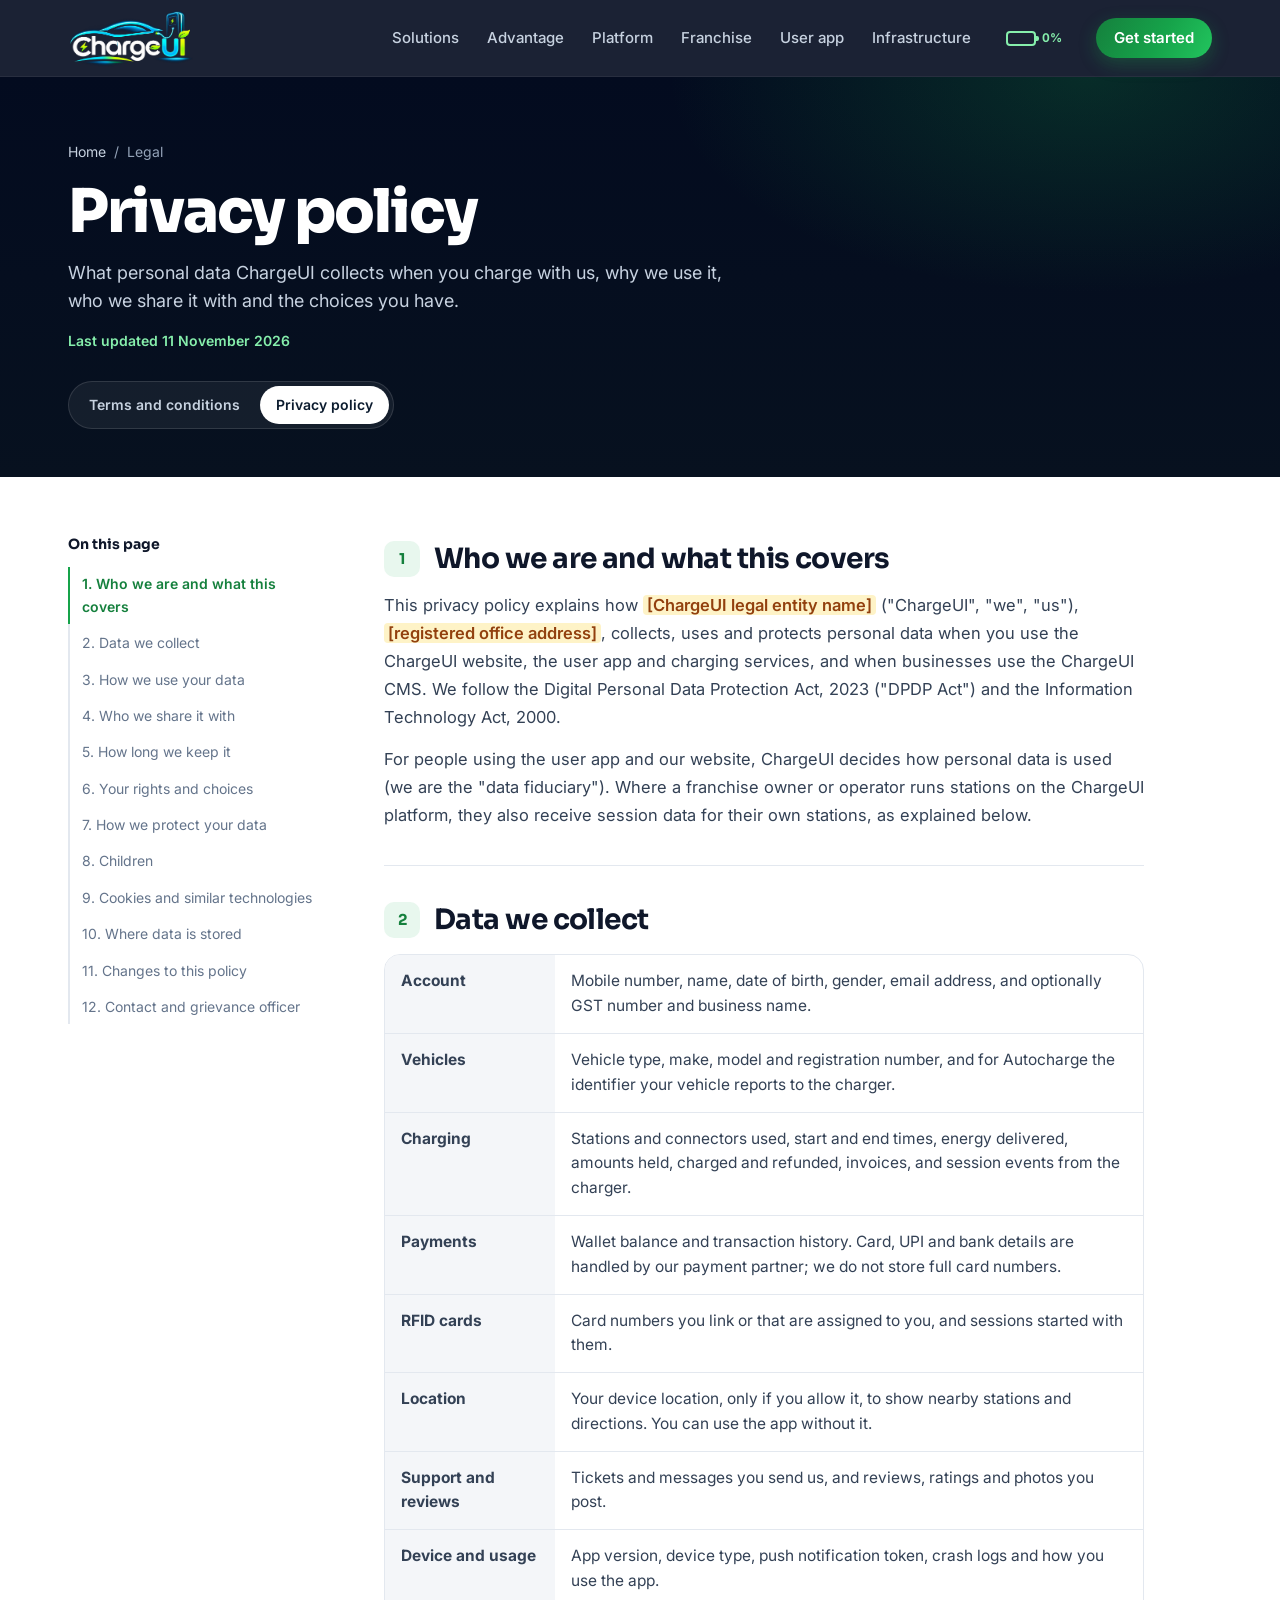
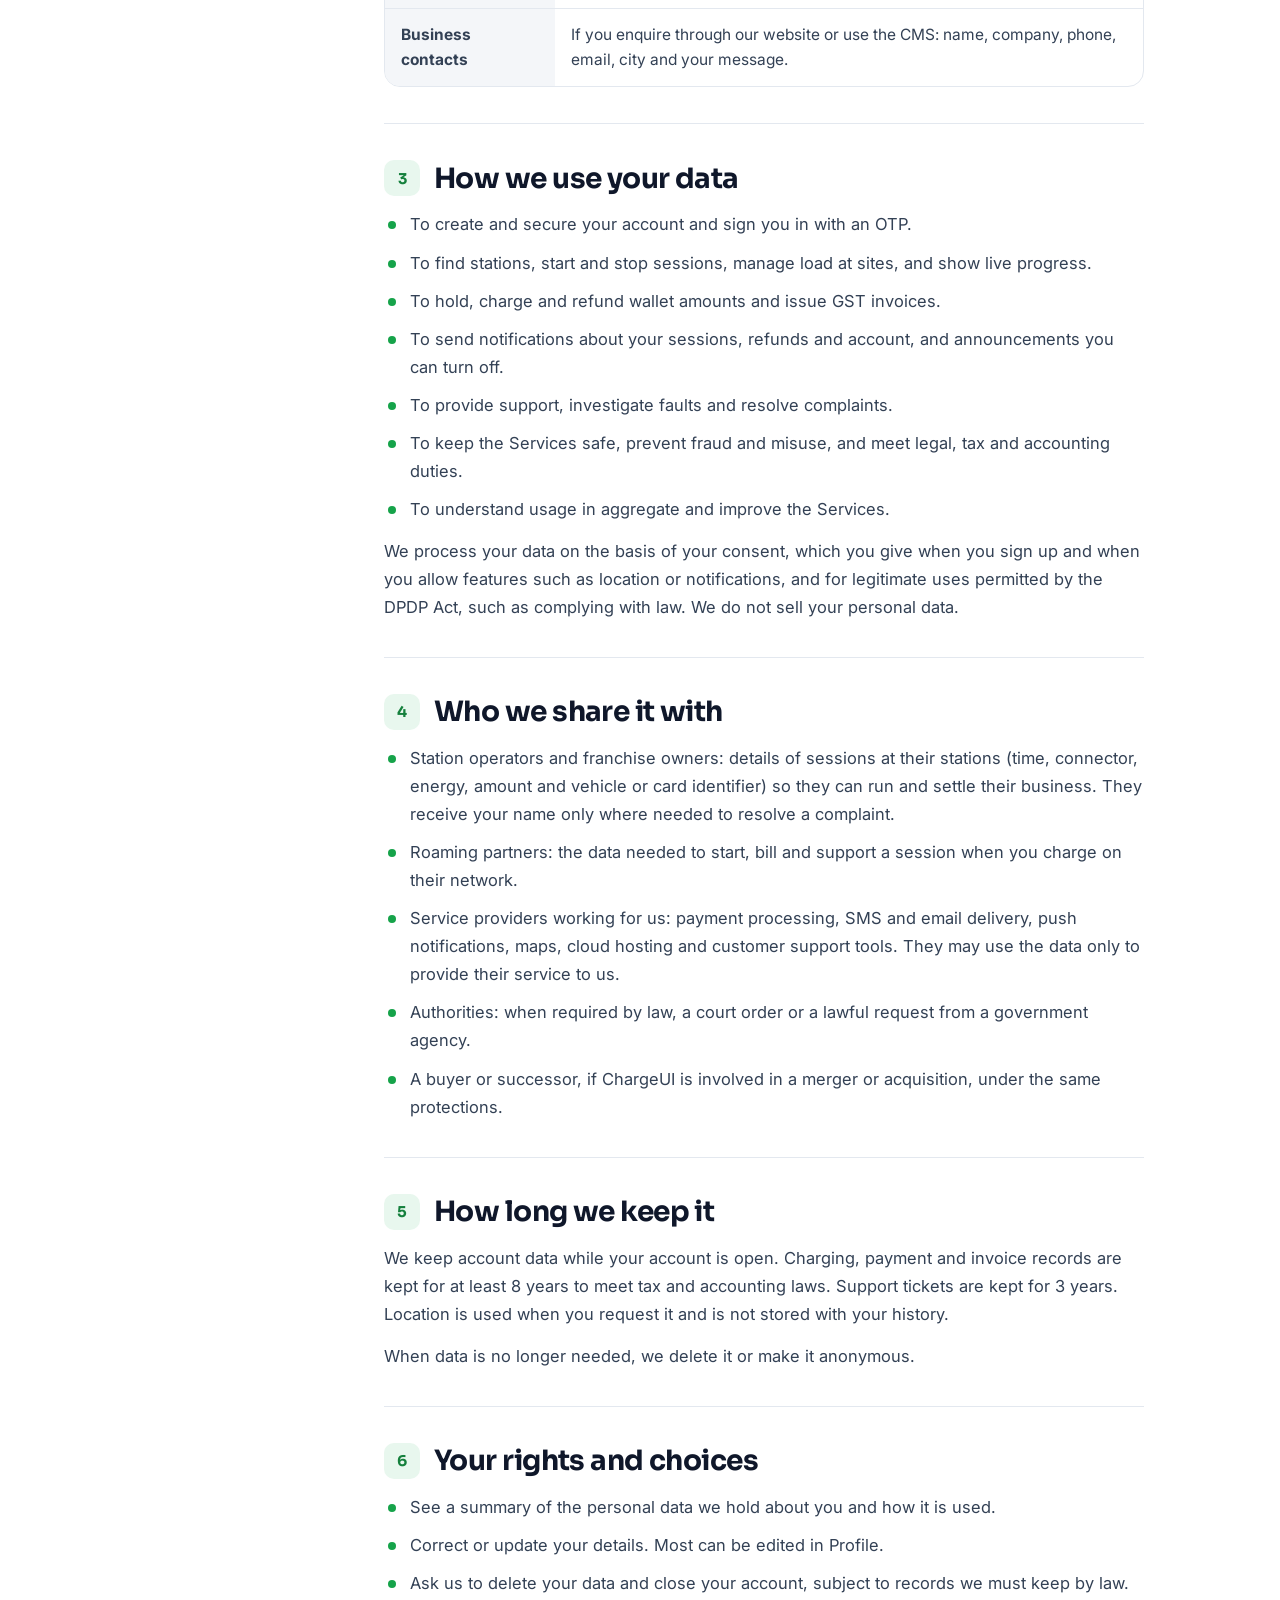
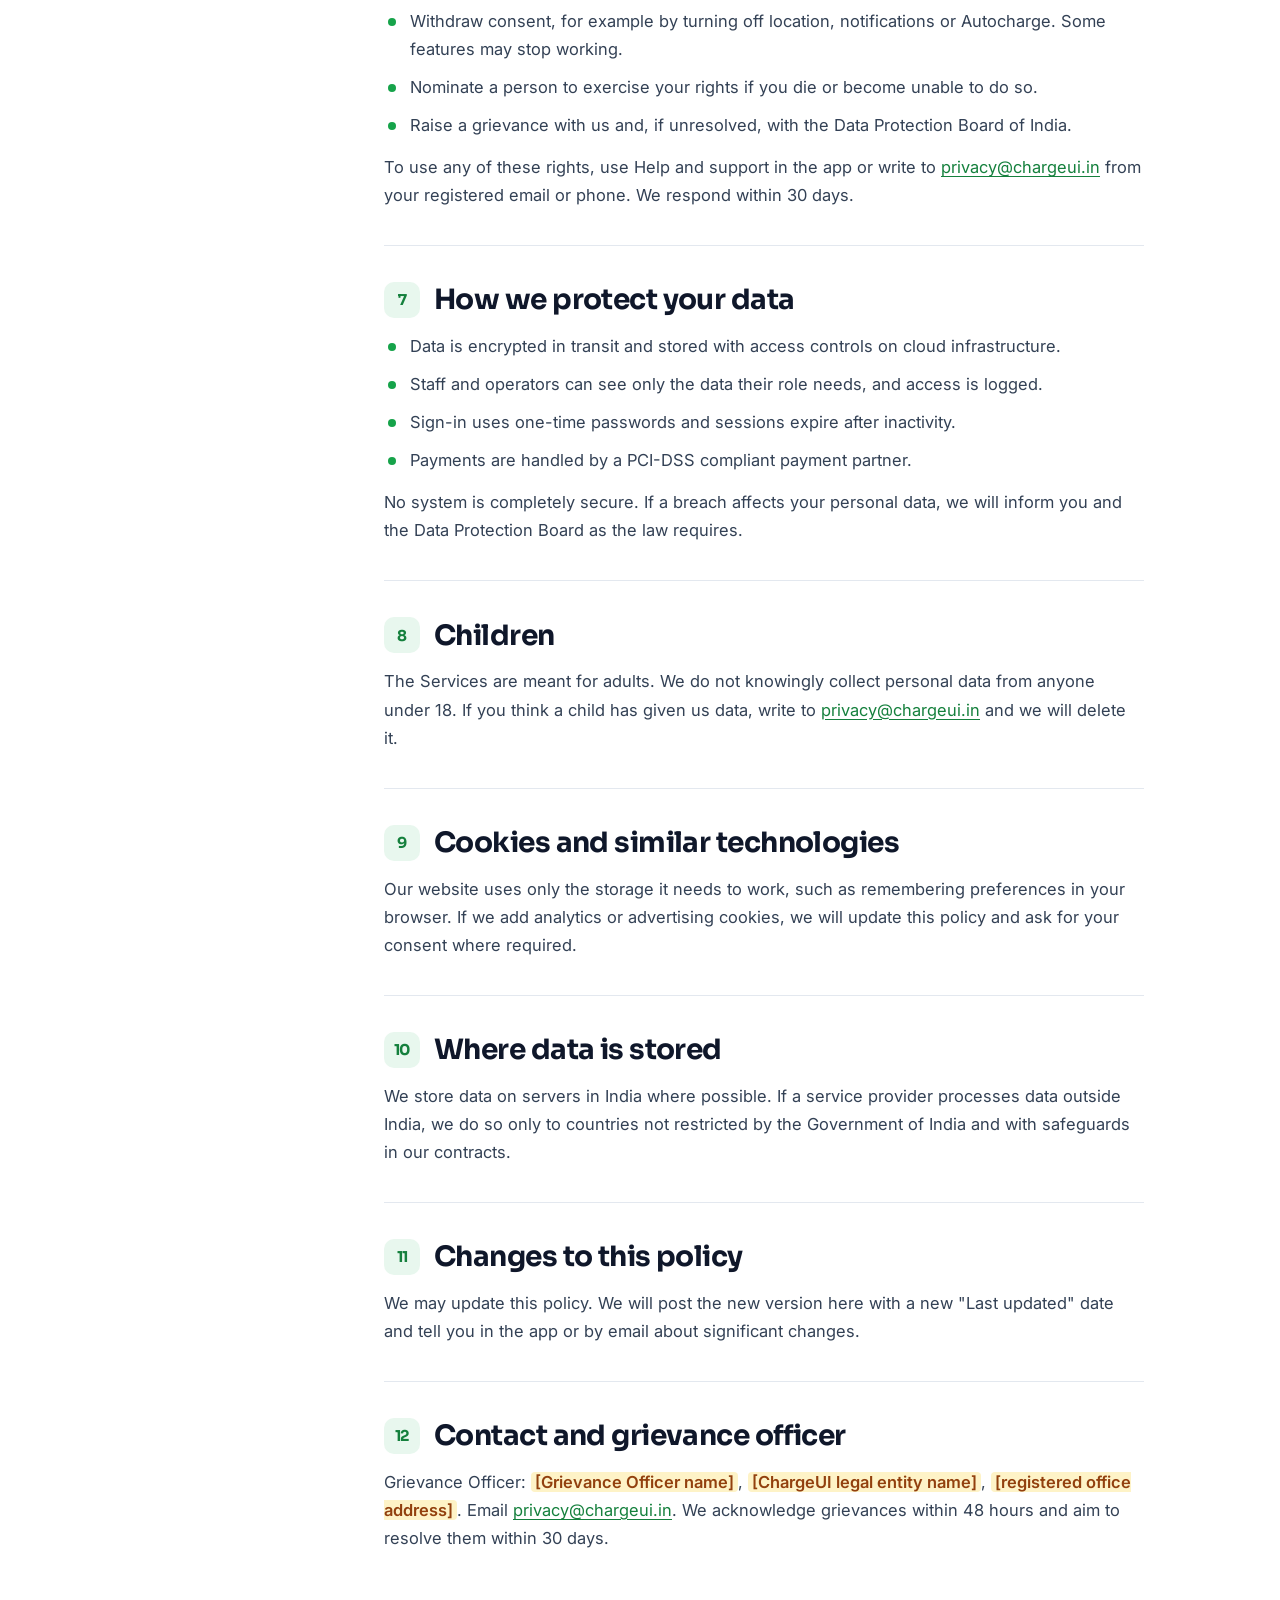
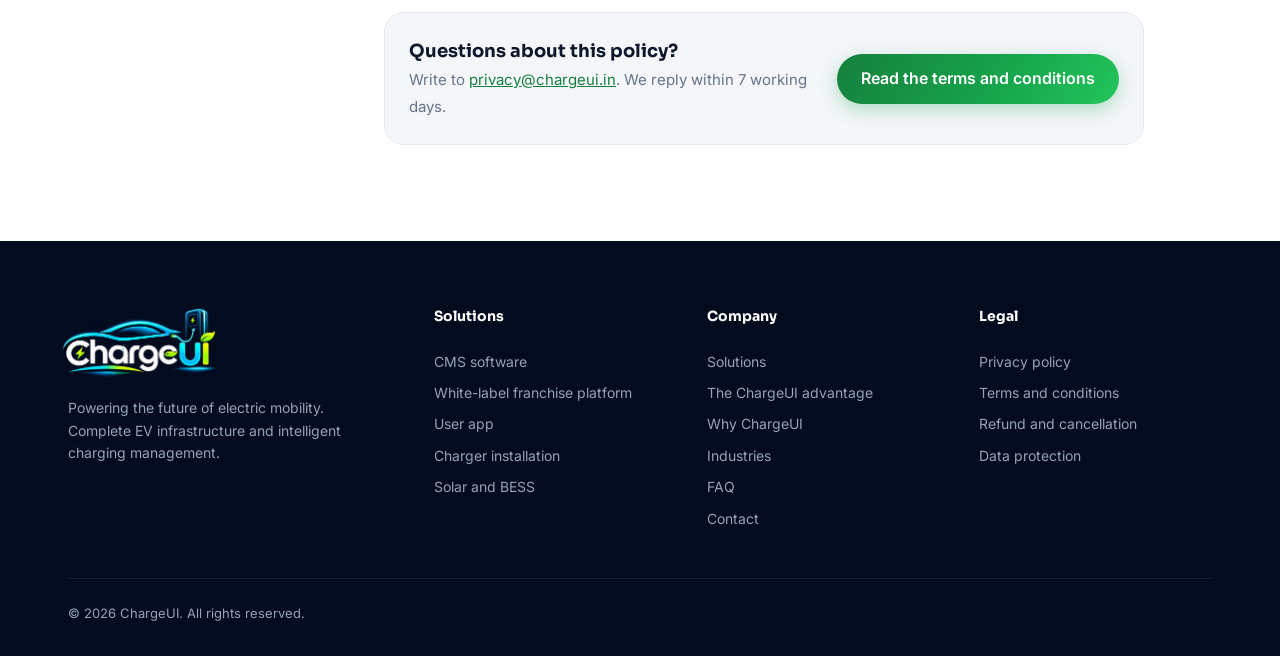
==== privacy.html @ 6018bb98 "Terms and privacy pages, dummy station names, SOC removed - New terms.html and privacy.html in the s" ====
<!doctype html>
<html lang="en">
<head>
  <meta charset="utf-8">
  <meta name="viewport" content="width=device-width, initial-scale=1">
  <title>Privacy policy | ChargeUI</title>
  <meta name="description" content="What personal data ChargeUI collects when you charge with us, why we use it, who we share it with and the choices you have.">
  <meta name="theme-color" content="#030b1f">
  <link rel="icon" href="assets/favicon.png?v=2">
  <link rel="apple-touch-icon" href="assets/apple-touch-icon.png">
  <link rel="preconnect" href="https://fonts.googleapis.com">
  <link rel="preconnect" href="https://fonts.gstatic.com" crossorigin>
  <link href="https://fonts.googleapis.com/css2?family=Sora:wght@500;600;700;800&family=Inter:wght@400;500;600;700&display=swap" rel="stylesheet">
  <link rel="stylesheet" href="styles.css?v=21">
</head>
<body class="legal">
<header class="nav" id="nav">
  <div class="wrap nav-in">
    <a href="index.html" class="nav-logo" aria-label="ChargeUI home"><img src="assets/logo.png?v=2" alt="ChargeUI" width="640" height="298"></a>
    <nav aria-label="Main">
      <a href="index.html#what">Solutions</a>
      <a href="index.html#usp">Advantage</a>
      <a href="index.html#platform">Platform</a>
      <a href="index.html#franchise">Franchise</a>
      <a href="index.html#app">User app</a>
      <a href="index.html#infra">Infrastructure</a>
    </nav>
    <div class="nav-batt" aria-hidden="true" title="How far you've scrolled">
      <span class="batt"><span class="batt-fill" id="batt-fill"></span></span>
      <span class="batt-pct" id="batt-pct">0%</span>
    </div>
    <a href="index.html#contact" class="btn btn-sm btn-brand">Get started</a>
  </div>
</header>

<main>
  <section class="lg-hero">
    <div class="wrap">
      <nav class="lg-crumb" aria-label="Breadcrumb"><a href="index.html">Home</a><span aria-hidden="true">/</span><span>Legal</span></nav>
      <h1>Privacy policy</h1>
      <p class="lg-lead">What personal data ChargeUI collects when you charge with us, why we use it, who we share it with and the choices you have.</p>
      <p class="lg-meta">Last updated 11 November 2026</p>
      <div class="lg-switch"><a href="terms.html">Terms and conditions</a><a href="privacy.html" class="on" aria-current="page">Privacy policy</a></div>
    </div>
  </section>

  <div class="wrap lg-in">
    <aside class="lg-toc" aria-label="On this page">
      <p>On this page</p>
      <ol><li><a href="#scope">1. Who we are and what this covers</a></li><li><a href="#collect">2. Data we collect</a></li><li><a href="#use">3. How we use your data</a></li><li><a href="#share">4. Who we share it with</a></li><li><a href="#retention">5. How long we keep it</a></li><li><a href="#rights">6. Your rights and choices</a></li><li><a href="#security">7. How we protect your data</a></li><li><a href="#children">8. Children</a></li><li><a href="#cookies">9. Cookies and similar technologies</a></li><li><a href="#transfers">10. Where data is stored</a></li><li><a href="#changes">11. Changes to this policy</a></li><li><a href="#contact">12. Contact and grievance officer</a></li></ol>
    </aside>
    <article class="lg-body">
      <section class="lg-sec" id="scope"><h2><span class="lg-n">1</span>Who we are and what this covers</h2><p>This privacy policy explains how <span class="lg-ph" title="To be filled in">[ChargeUI legal entity name]</span> ("ChargeUI", "we", "us"), <span class="lg-ph" title="To be filled in">[registered office address]</span>, collects, uses and protects personal data when you use the ChargeUI website, the user app and charging services, and when businesses use the ChargeUI CMS. We follow the Digital Personal Data Protection Act, 2023 ("DPDP Act") and the Information Technology Act, 2000.</p><p>For people using the user app and our website, ChargeUI decides how personal data is used (we are the "data fiduciary"). Where a franchise owner or operator runs stations on the ChargeUI platform, they also receive session data for their own stations, as explained below.</p></section><section class="lg-sec" id="collect"><h2><span class="lg-n">2</span>Data we collect</h2><div class="lg-table" role="table" aria-label="Data we collect"><div class="lg-tr" role="row"><span role="cell"><b>Account</b></span><span role="cell">Mobile number, name, date of birth, gender, email address, and optionally GST number and business name.</span></div><div class="lg-tr" role="row"><span role="cell"><b>Vehicles</b></span><span role="cell">Vehicle type, make, model and registration number, and for Autocharge the identifier your vehicle reports to the charger.</span></div><div class="lg-tr" role="row"><span role="cell"><b>Charging</b></span><span role="cell">Stations and connectors used, start and end times, energy delivered, amounts held, charged and refunded, invoices, and session events from the charger.</span></div><div class="lg-tr" role="row"><span role="cell"><b>Payments</b></span><span role="cell">Wallet balance and transaction history. Card, UPI and bank details are handled by our payment partner; we do not store full card numbers.</span></div><div class="lg-tr" role="row"><span role="cell"><b>RFID cards</b></span><span role="cell">Card numbers you link or that are assigned to you, and sessions started with them.</span></div><div class="lg-tr" role="row"><span role="cell"><b>Location</b></span><span role="cell">Your device location, only if you allow it, to show nearby stations and directions. You can use the app without it.</span></div><div class="lg-tr" role="row"><span role="cell"><b>Support and reviews</b></span><span role="cell">Tickets and messages you send us, and reviews, ratings and photos you post.</span></div><div class="lg-tr" role="row"><span role="cell"><b>Device and usage</b></span><span role="cell">App version, device type, push notification token, crash logs and how you use the app.</span></div><div class="lg-tr" role="row"><span role="cell"><b>Business contacts</b></span><span role="cell">If you enquire through our website or use the CMS: name, company, phone, email, city and your message.</span></div></div></section><section class="lg-sec" id="use"><h2><span class="lg-n">3</span>How we use your data</h2><ul><li>To create and secure your account and sign you in with an OTP.</li><li>To find stations, start and stop sessions, manage load at sites, and show live progress.</li><li>To hold, charge and refund wallet amounts and issue GST invoices.</li><li>To send notifications about your sessions, refunds and account, and announcements you can turn off.</li><li>To provide support, investigate faults and resolve complaints.</li><li>To keep the Services safe, prevent fraud and misuse, and meet legal, tax and accounting duties.</li><li>To understand usage in aggregate and improve the Services.</li></ul><p>We process your data on the basis of your consent, which you give when you sign up and when you allow features such as location or notifications, and for legitimate uses permitted by the DPDP Act, such as complying with law. We do not sell your personal data.</p></section><section class="lg-sec" id="share"><h2><span class="lg-n">4</span>Who we share it with</h2><ul><li>Station operators and franchise owners: details of sessions at their stations (time, connector, energy, amount and vehicle or card identifier) so they can run and settle their business. They receive your name only where needed to resolve a complaint.</li><li>Roaming partners: the data needed to start, bill and support a session when you charge on their network.</li><li>Service providers working for us: payment processing, SMS and email delivery, push notifications, maps, cloud hosting and customer support tools. They may use the data only to provide their service to us.</li><li>Authorities: when required by law, a court order or a lawful request from a government agency.</li><li>A buyer or successor, if ChargeUI is involved in a merger or acquisition, under the same protections.</li></ul></section><section class="lg-sec" id="retention"><h2><span class="lg-n">5</span>How long we keep it</h2><p>We keep account data while your account is open. Charging, payment and invoice records are kept for at least 8 years to meet tax and accounting laws. Support tickets are kept for 3 years. Location is used when you request it and is not stored with your history.</p><p>When data is no longer needed, we delete it or make it anonymous.</p></section><section class="lg-sec" id="rights"><h2><span class="lg-n">6</span>Your rights and choices</h2><ul><li>See a summary of the personal data we hold about you and how it is used.</li><li>Correct or update your details. Most can be edited in Profile.</li><li>Ask us to delete your data and close your account, subject to records we must keep by law.</li><li>Withdraw consent, for example by turning off location, notifications or Autocharge. Some features may stop working.</li><li>Nominate a person to exercise your rights if you die or become unable to do so.</li><li>Raise a grievance with us and, if unresolved, with the Data Protection Board of India.</li></ul><p>To use any of these rights, use Help and support in the app or write to <a href="mailto:privacy@chargeui.in">privacy@chargeui.in</a> from your registered email or phone. We respond within 30 days.</p></section><section class="lg-sec" id="security"><h2><span class="lg-n">7</span>How we protect your data</h2><ul><li>Data is encrypted in transit and stored with access controls on cloud infrastructure.</li><li>Staff and operators can see only the data their role needs, and access is logged.</li><li>Sign-in uses one-time passwords and sessions expire after inactivity.</li><li>Payments are handled by a PCI-DSS compliant payment partner.</li></ul><p>No system is completely secure. If a breach affects your personal data, we will inform you and the Data Protection Board as the law requires.</p></section><section class="lg-sec" id="children"><h2><span class="lg-n">8</span>Children</h2><p>The Services are meant for adults. We do not knowingly collect personal data from anyone under 18. If you think a child has given us data, write to <a href="mailto:privacy@chargeui.in">privacy@chargeui.in</a> and we will delete it.</p></section><section class="lg-sec" id="cookies"><h2><span class="lg-n">9</span>Cookies and similar technologies</h2><p>Our website uses only the storage it needs to work, such as remembering preferences in your browser. If we add analytics or advertising cookies, we will update this policy and ask for your consent where required.</p></section><section class="lg-sec" id="transfers"><h2><span class="lg-n">10</span>Where data is stored</h2><p>We store data on servers in India where possible. If a service provider processes data outside India, we do so only to countries not restricted by the Government of India and with safeguards in our contracts.</p></section><section class="lg-sec" id="changes"><h2><span class="lg-n">11</span>Changes to this policy</h2><p>We may update this policy. We will post the new version here with a new "Last updated" date and tell you in the app or by email about significant changes.</p></section><section class="lg-sec" id="contact"><h2><span class="lg-n">12</span>Contact and grievance officer</h2><p>Grievance Officer: <span class="lg-ph" title="To be filled in">[Grievance Officer name]</span>, <span class="lg-ph" title="To be filled in">[ChargeUI legal entity name]</span>, <span class="lg-ph" title="To be filled in">[registered office address]</span>. Email <a href="mailto:privacy@chargeui.in">privacy@chargeui.in</a>. We acknowledge grievances within 48 hours and aim to resolve them within 30 days.</p></section>
      <div class="lg-end">
        <div><b>Questions about this policy?</b><span>Write to <a href="mailto:privacy@chargeui.in">privacy@chargeui.in</a>. We reply within 7 working days.</span></div>
        <a class="btn btn-brand" href="terms.html">Read the terms and conditions</a>
      </div>
    </article>
  </div>
</main>

<footer class="footer">
  <div class="wrap">
    <div class="foot-top">
      <div class="foot-brand">
        <img src="assets/logo.png?v=2" alt="ChargeUI" class="footer-logo" width="640" height="298">
        <p>Powering the future of electric mobility. Complete EV infrastructure and intelligent charging management.</p>
      </div>
      <div><h5>Solutions</h5><a href="index.html#platform">CMS software</a><a href="index.html#franchise">White-label franchise platform</a><a href="index.html#app">User app</a><a href="index.html#infra">Charger installation</a><a href="index.html#infra">Solar and BESS</a></div>
      <div><h5>Company</h5><a href="index.html#what">Solutions</a><a href="index.html#usp">The ChargeUI advantage</a><a href="index.html#why">Why ChargeUI</a><a href="index.html#industries">Industries</a><a href="index.html#faq">FAQ</a><a href="index.html#contact">Contact</a></div>
      <div><h5>Legal</h5><a href="privacy.html">Privacy policy</a><a href="terms.html">Terms and conditions</a><a href="terms.html#refunds">Refund and cancellation</a><a href="privacy.html#security">Data protection</a></div>
    </div>
    <p class="foot-copy">© 2026 ChargeUI. All rights reserved.</p>
  </div>
</footer>

<script src="legal.js?v=1"></script>
</body>
</html>
---- styles.css ----
/* ChargeUI marketing page, v3: business / CMS focus
   Palette sampled from the ChargeUI logo: navy #0b1b2e, royal #15803d, sky #16a34a, cyan #22c55e.
   Green is reserved for "available", "resolved" and "money in". */
:root {
  --navy: #0b1b2e;
  --navy-deep: #07111f;
  --navy-2: #13283f;
  --navy-line: #1d3550;
  --royal: #15803d;
  --sky: #16a34a;
  --cyan: #22c55e;
  --brand-grad: linear-gradient(120deg, #15803d 0%, #16a34a 55%, #22c55e 100%);
  --ice: #e8f7ee;
  --paper: #f4f6f9;
  --white: #fff;
  --ink: #0f172a;
  --ink-2: #334155;
  --muted: #64748b;
  --line: #e3e8ef;
  --green: #16a34a;
  --green-ink: #15803d;
  --green-soft: #e8f7ee;
  --amber: #d97706;
  --amber-soft: #fff4e0;
  --red: #dc2626;
  --red-soft: #fde8e8;

  --display: 'Sora', 'Inter', system-ui, sans-serif;
  --body: 'Inter', system-ui, -apple-system, 'Segoe UI', sans-serif;
  --r-sm: 10px;
  --r-md: 16px;
  --r-lg: 26px;
  --ease: cubic-bezier(.2, .8, .2, 1);
}

* { box-sizing: border-box; }
html { scroll-behavior: smooth; scroll-padding-top: 80px; }
body { margin: 0; background: var(--white); color: var(--ink); font: 400 17px/1.6 var(--body); -webkit-font-smoothing: antialiased; overflow-x: hidden; }
img { max-width: 100%; display: block; }
h1, h2, h3, h4, h5, p, ul, ol, dl, dd, figure { margin: 0; }
ul, ol { padding: 0; list-style: none; }
a { color: inherit; }
button, input, select, textarea { font: inherit; color: inherit; }
:focus-visible { outline: 3px solid var(--sky); outline-offset: 3px; border-radius: 6px; }

.wrap { width: 100%; max-width: 1200px; margin: 0 auto; padding: 0 28px; }
@media (max-width: 600px) { .wrap { padding: 0 16px; } }

h1, h2, h3, h4 { font-family: var(--display); }
h2 { font-size: clamp(30px, 4.2vw, 50px); line-height: 1.06; font-weight: 700; letter-spacing: -0.03em; max-width: 19ch; }
h3 { font-size: 22px; line-height: 1.25; font-weight: 700; letter-spacing: -0.015em; }
h4 { font-size: 17px; line-height: 1.3; font-weight: 700; letter-spacing: -0.01em; }

.section-head { display: flex; justify-content: space-between; align-items: flex-end; gap: 40px; margin-bottom: 56px; }
.section-head p { color: var(--muted); max-width: 40ch; font-size: 18px; }
.section-head-dark p { color: #94a3b8; }
@media (max-width: 860px) { .section-head { flex-direction: column; align-items: flex-start; gap: 14px; margin-bottom: 36px; } }
.fine { margin-top: 16px; font-size: 13px; color: var(--muted); }

.ticks { margin-top: 24px; display: grid; gap: 10px; }
.ticks li { position: relative; padding-left: 30px; color: var(--ink-2); }
.ticks li::before { content: ""; position: absolute; left: 0; top: 7px; width: 16px; height: 10px; border-left: 2.5px solid var(--sky); border-bottom: 2.5px solid var(--sky); transform: rotate(-45deg) scale(.8); }

/* ---------- buttons ---------- */
.btn { display: inline-flex; align-items: center; justify-content: center; height: 50px; padding: 0 24px; border-radius: 999px; border: 0; font-weight: 600; font-size: 16px; text-decoration: none; white-space: nowrap; cursor: pointer; transition: transform .15s var(--ease), box-shadow .15s, background-color .15s; }
.btn-sm { height: 40px; padding: 0 18px; font-size: 15px; }
.btn-lg { height: 56px; padding: 0 28px; font-size: 17px; }
.btn-brand { background: var(--brand-grad); color: #fff; box-shadow: 0 6px 18px rgba(22,163,74,.3); }
.btn-brand:hover { transform: translateY(-1px); box-shadow: 0 10px 24px rgba(22,163,74,.4); }
.btn-ghost { background: rgba(255,255,255,.08); color: #fff; box-shadow: inset 0 0 0 1.5px rgba(255,255,255,.3); }
.btn-ghost:hover { background: rgba(255,255,255,.14); }
.btn-light { background: #fff; color: var(--navy); }
.btn-light:hover { transform: translateY(-1px); }

/* ---------- nav ---------- */
.nav { position: sticky; top: 0; z-index: 60; background: rgba(255,255,255,.88); backdrop-filter: saturate(1.4) blur(12px); -webkit-backdrop-filter: saturate(1.4) blur(12px); border-bottom: 1px solid transparent; transition: border-color .2s; }
.nav.scrolled { border-bottom-color: var(--line); }
.nav-in { display: flex; align-items: center; gap: 22px; height: 70px; }
.nav-logo img { height: 38px; width: auto; }
.nav nav { position: relative; display: flex; gap: 2px; margin-left: auto; }
.nav nav a { position: relative; z-index: 1; padding: 8px 13px; border-radius: 999px; text-decoration: none; color: var(--ink-2); font-weight: 500; font-size: 15px; transition: color .25s var(--ease), background-color .2s; }
.nav nav a:hover { background: rgba(22,163,74,.06); color: var(--royal); }
.nav nav a.active { color: var(--royal); font-weight: 600; background: transparent; }
.nav-pill { position: absolute; top: 0; left: 0; height: 100%; width: 0; border-radius: 999px; background: var(--ice); box-shadow: inset 0 0 0 1px rgba(22,163,74,.18), 0 4px 14px rgba(22,163,74,.12); opacity: 0; pointer-events: none; transition: transform .45s var(--ease), width .45s var(--ease), opacity .3s; }
.nav-pill.on { opacity: 1; }
.nav-batt { display: flex; align-items: center; gap: 6px; font-size: 12px; font-weight: 700; color: var(--royal); font-variant-numeric: tabular-nums; }
.batt { position: relative; width: 30px; height: 15px; border: 2px solid var(--royal); border-radius: 4px; padding: 1.5px; }
.batt::after { content: ""; position: absolute; right: -5px; top: 3px; width: 3px; height: 5px; background: var(--royal); border-radius: 0 2px 2px 0; }
.batt-fill { display: block; height: 100%; width: 0%; border-radius: 1.5px; background: var(--brand-grad); }
.batt-pct { width: 32px; }
.nav-batt.full .batt-fill { background: var(--green); }
@media (max-width: 1120px) { .nav nav { display: none; } .nav-batt { margin-left: auto; } }
@media (max-width: 420px) { .nav-batt { display: none; } .nav .btn { margin-left: auto; } }

/* ---------- hero ---------- */
.hero { position: relative; overflow: hidden; color: #fff;
  background:
    radial-gradient(900px 520px at 78% 40%, rgba(22,163,74,.28), transparent 60%),
    radial-gradient(700px 500px at 10% 110%, rgba(34,197,94,.16), transparent 60%),
    linear-gradient(180deg, var(--navy) 0%, var(--navy-deep) 100%); }
.hero-lines { position: absolute; inset: 0; width: 100%; height: 100%; }
.line-base { stroke: rgba(255,255,255,.07); }
.line-flow { stroke-dasharray: 140 1400; stroke-dashoffset: 1540; stroke-width: 2.5; animation: flow 4.5s linear infinite; filter: drop-shadow(0 0 6px rgba(34,197,94,.8)); }
.line-flow.f2 { animation-delay: -1.6s; animation-duration: 5.2s; }
.line-flow.f3 { animation-delay: -3s; animation-duration: 6s; }
@keyframes flow { to { stroke-dashoffset: 0; } }
.hero-in { position: relative; display: grid; grid-template-columns: 1fr 1.08fr; gap: 56px; align-items: center; padding-top: 80px; padding-bottom: 80px; }
.hero-kicker { display: inline-flex; align-items: center; gap: 10px; padding: 7px 14px 7px 12px; border-radius: 999px; background: rgba(255,255,255,.08); border: 1px solid rgba(255,255,255,.14); font-size: 14px; font-weight: 500; color: #c7d2e0; }
.pulse { flex: none; width: 8px; height: 8px; border-radius: 50%; background: #4ade80; animation: pulse 2s infinite; }
@keyframes pulse { 0% { box-shadow: 0 0 0 0 rgba(74,222,128,.6); } 70% { box-shadow: 0 0 0 10px rgba(74,222,128,0); } 100% { box-shadow: 0 0 0 0 rgba(74,222,128,0); } }
.hero h1 { margin-top: 24px; font-size: clamp(42px, 5.6vw, 80px); line-height: .98; font-weight: 800; letter-spacing: -0.045em; max-width: 12ch; }
.lead { margin-top: 24px; font-size: 19px; line-height: 1.6; color: #c7d2e0; max-width: 46ch; }
.hero-cta { display: flex; flex-wrap: wrap; gap: 12px; margin-top: 36px; }
.hero-points { display: flex; flex-wrap: wrap; gap: 8px 22px; margin-top: 36px; padding-top: 22px; border-top: 1px solid rgba(255,255,255,.12); font-size: 14px; font-weight: 600; color: #94a3b8; }
.hero-points li { display: flex; align-items: center; gap: 8px; }
.hero-points li::before { content: ""; width: 6px; height: 6px; border-radius: 50%; background: var(--cyan); }
.hero-visual { position: relative; }
.glow { position: absolute; width: 520px; height: 420px; left: 50%; top: 50%; transform: translate(-50%, -50%); border-radius: 50%; background: radial-gradient(circle, rgba(34,197,94,.4), rgba(22,163,74,0) 65%); filter: blur(20px); }
.hero-shot { position: relative; border-radius: 14px; overflow: hidden; background: #fff; box-shadow: 0 0 0 1px rgba(255,255,255,.1), 0 50px 100px rgba(0,8,24,.55); transform: perspective(1800px) rotateY(-9deg) rotateX(3deg); transform-origin: left center; }
.hero-shot img { width: 100%; height: auto; }
.htoast { position: absolute; left: -36px; bottom: -26px; display: flex; align-items: center; gap: 12px; padding: 12px 18px 12px 12px; border-radius: 16px; background: #fff; color: var(--ink); box-shadow: 0 20px 44px rgba(0,10,30,.45); font-size: 13px; line-height: 1.35; min-width: 300px; transition: opacity .35s var(--ease), transform .35s var(--ease); }
.htoast.swap { opacity: 0; transform: translateY(10px); }
.htoast b { display: block; font-size: 14.5px; }
.htoast span span { color: var(--muted); }
.t-ico { flex: none; width: 38px; height: 38px; border-radius: 11px; display: grid; place-items: center; font-weight: 800; font-size: 17px; color: #fff; background: var(--brand-grad); }
.t-ico.green { background: var(--green); }
.t-ico.amber { background: #f59e0b; }
@media (max-width: 1000px) {
  .hero-in { grid-template-columns: 1fr; padding-top: 56px; gap: 56px; }
  .hero-shot { transform: none; }
  .htoast { left: 12px; right: auto; }
}
@media (max-width: 480px) { .htoast { min-width: 0; left: 8px; right: 8px; bottom: -34px; } .hero-cta .btn { width: 100%; } }

.ticker { position: relative; border-top: 1px solid rgba(255,255,255,.1); overflow: hidden; padding: 18px 0; -webkit-mask-image: linear-gradient(90deg, transparent, #000 10%, #000 90%, transparent); mask-image: linear-gradient(90deg, transparent, #000 10%, #000 90%, transparent); }
.ticker-track { display: flex; gap: 48px; width: max-content; animation: tick 40s linear infinite; }
.ticker span { font-family: var(--display); font-weight: 600; font-size: 15px; color: #94a3b8; white-space: nowrap; display: flex; align-items: center; gap: 48px; }
.ticker span::after { content: ""; width: 6px; height: 6px; border-radius: 50%; background: var(--cyan); opacity: .6; }
@keyframes tick { to { transform: translateX(-50%); } }

/* ---------- what we do ---------- */
.what { padding: 120px 0; }
.pillars { display: grid; grid-template-columns: 1.3fr 1fr 1fr; grid-template-rows: auto auto; gap: 16px; }
.pillar { padding: 28px; border-radius: var(--r-lg); background: var(--paper); border: 1px solid var(--line); display: flex; flex-direction: column; gap: 10px; transition: border-color .2s, transform .2s var(--ease); }
.pillar:hover { border-color: #bbe5c8; transform: translateY(-2px); }
.pillar p { color: var(--muted); font-size: 15.5px; }
.p-tag { align-self: flex-start; font-size: 12.5px; font-weight: 700; color: var(--royal); background: var(--ice); padding: 3px 10px; border-radius: 999px; }
.pillar-lead { grid-row: span 2; color: #fff; border: 0; justify-content: flex-end; min-height: 360px;
  background: radial-gradient(420px 260px at 85% 10%, rgba(34,197,94,.45), transparent 70%), linear-gradient(160deg, var(--navy-2), var(--navy-deep)); }
.pillar-lead h3 { font-size: 30px; letter-spacing: -0.025em; }
.pillar-lead p { color: #c7d2e0; font-size: 17px; }
.pillar-lead .p-tag { background: rgba(255,255,255,.12); color: #86efac; }
.p-link { margin-top: 10px; align-self: flex-start; color: #fff; font-weight: 600; text-underline-offset: 5px; }
@media (max-width: 980px) { .what { padding: 80px 0; } .pillars { grid-template-columns: 1fr 1fr; } .pillar-lead { grid-column: span 2; grid-row: auto; min-height: 0; } }
@media (max-width: 560px) { .pillars { grid-template-columns: 1fr; } .pillar-lead { grid-column: auto; } }

/* ---------- USPs ---------- */
.usp { padding: 120px 0; background: var(--paper); }
.usp-head { display: grid; grid-template-columns: 1.1fr 1fr; gap: 24px 48px; align-items: end; margin-bottom: 64px; }
.usp-head p { color: var(--muted); font-size: 18px; max-width: 46ch; }
.usp-tabs { grid-column: 1 / -1; display: flex; flex-wrap: wrap; gap: 8px; }
.utab { padding: 10px 18px; border-radius: 999px; background: #fff; border: 1px solid var(--line); font-weight: 600; font-size: 15px; text-decoration: none; color: var(--ink-2); transition: background .2s, color .2s, border-color .2s; }
.utab:hover { border-color: var(--sky); color: var(--royal); }
.utab.on { background: var(--navy); border-color: var(--navy); color: #fff; }
.usp-block { display: grid; grid-template-columns: .9fr 1.1fr; gap: 64px; align-items: center; padding: 56px 0; border-top: 1px solid var(--line); scroll-margin-top: 90px; }
.usp-flip .usp-copy { order: 2; }
.flag { display: inline-block; font-size: 12.5px; font-weight: 700; color: #fff; background: var(--brand-grad); padding: 4px 12px; border-radius: 999px; margin-bottom: 16px; }
.usp-copy h3 { font-size: clamp(26px, 2.8vw, 36px); line-height: 1.12; letter-spacing: -0.025em; }
.usp-sub { margin-top: 12px; font-size: 19px; font-weight: 500; color: var(--royal); }
.usp-copy > p:not(.usp-sub):not(.fine) { margin-top: 16px; color: var(--ink-2); }
@media (max-width: 980px) {
  .usp { padding: 80px 0; }
  .usp-head { grid-template-columns: 1fr; margin-bottom: 32px; }
  .usp-block { grid-template-columns: 1fr; gap: 36px; padding: 44px 0; }
  .usp-flip .usp-copy { order: 0; }
}

/* shared demo card */
.demo { position: relative; background: #fff; border: 1px solid var(--line); border-radius: var(--r-lg); padding: 22px; box-shadow: 0 30px 70px rgba(15,23,42,.1); }
.demo-top { display: flex; justify-content: space-between; align-items: center; gap: 16px; margin-bottom: 18px; }
.demo-top b { display: block; font-family: var(--display); font-size: 17px; }
.demo-top span { font-size: 13px; color: var(--muted); }

/* load balancing */
.switch { display: inline-flex; align-items: center; gap: 10px; cursor: pointer; user-select: none; }
.switch input { position: absolute; opacity: 0; width: 1px; height: 1px; }
.sw { position: relative; width: 46px; height: 26px; border-radius: 999px; background: #cbd5e1; transition: background .2s; flex: none; }
.sw::after { content: ""; position: absolute; top: 3px; left: 3px; width: 20px; height: 20px; border-radius: 50%; background: #fff; box-shadow: 0 1px 3px rgba(0,0,0,.2); transition: transform .25s var(--ease); }
.switch input:checked + .sw { background: var(--green); }
.switch input:checked + .sw::after { transform: translateX(20px); }
.switch input:focus-visible + .sw { outline: 3px solid var(--sky); outline-offset: 2px; }
.sw-label { font-weight: 600; font-size: 14px; color: var(--ink) !important; }
.meter { padding: 16px; border-radius: 16px; background: var(--paper); }
.meter-row { display: flex; justify-content: space-between; font-size: 14px; color: var(--muted); }
.meter-row b { color: var(--ink); font-family: var(--display); font-size: 18px; font-variant-numeric: tabular-nums; }
.mbar { position: relative; margin-top: 10px; height: 16px; border-radius: 999px; background: #e3e8ef; overflow: visible; }
.mfill { height: 100%; width: 0; border-radius: 999px; background: var(--brand-grad); transition: width .6s var(--ease), background .3s; }
.mlimit { position: absolute; top: -5px; bottom: -5px; width: 3px; border-radius: 2px; background: var(--ink); }
.lb.over .mfill { background: repeating-linear-gradient(135deg, var(--red) 0 8px, #ef4444 8px 16px); }
.lb-msg { margin-top: 10px; font-size: 14px; font-weight: 600; color: var(--ink-2); min-height: 1.6em; }
.lb.over .lb-msg { color: var(--red); }
.lb.ok .lb-msg { color: var(--green-ink); }
.bays { display: grid; grid-template-columns: repeat(3, 1fr); gap: 10px; margin-top: 14px; }
.bay { position: relative; display: flex; flex-direction: column; gap: 6px; padding: 12px; border-radius: 14px; border: 1.5px dashed #cbd5e1; background: #fff; text-align: left; cursor: pointer; transition: border-color .2s, background .2s; }
.bay:hover { border-color: var(--sky); }
.bay.on { border-style: solid; border-color: #bbe5c8; background: linear-gradient(180deg, #f3fbf5, #fff); }
.bay-id { display: flex; justify-content: space-between; font-size: 12px; font-weight: 700; color: var(--muted); }
.bay-car { display: block; }
.bay-scene { display: block; width: 100%; height: auto; overflow: hidden; }
.ev-g { opacity: 0; transform: translateX(14px); transition: opacity .35s, transform .45s var(--ease); }
.bay.on .ev-g { opacity: 1; transform: none; }
.bay-empty { position: absolute; left: 0; right: 0; top: 44px; text-align: center; font-size: 12px; color: var(--muted); font-weight: 600; }
.bay.on .bay-empty { display: none; }
.bay-kw { font-family: var(--display); font-weight: 700; font-size: 17px; font-variant-numeric: tabular-nums; }
.bay-kw small { font-size: 12px; color: var(--muted); font-weight: 600; margin-left: 2px; }
.bay-bar { height: 5px; border-radius: 999px; background: #e3e8ef; overflow: hidden; }
.bay-bar i { display: block; height: 100%; width: 0; background: var(--brand-grad); transition: width .6s var(--ease); }
.lb.over .bay.on .bay-bar i { background: var(--red); }
.lb-limit { display: flex; align-items: center; gap: 14px; margin-top: 16px; font-size: 14px; font-weight: 600; color: var(--ink-2); }
.lb-limit input { flex: 1; accent-color: var(--royal); }
.lb-limit output { width: 52px; text-align: right; font-variant-numeric: tabular-nums; }
@media (max-width: 480px) { .bays { grid-template-columns: repeat(2, 1fr); } .demo { padding: 16px; } .demo-top { flex-direction: column; align-items: flex-start; } }

/* issue tracking */
.it-badge { padding: 5px 12px; border-radius: 999px; font-weight: 700; font-size: 13px !important; background: var(--red-soft); color: var(--red) !important; transition: background .3s, color .3s; }
.it-badge.prog { background: var(--amber-soft); color: var(--amber) !important; }
.it-badge.done { background: var(--green-soft); color: var(--green-ink) !important; }
.it-stages { display: grid; grid-template-columns: repeat(5, 1fr); font-size: 12.5px; font-weight: 600; color: var(--muted); text-align: center; }
.it-stages li { transition: color .3s; }
.it-stages li.on { color: var(--royal); }
.it-stages li.on:last-child { color: var(--green-ink); }
.it-track { margin: 8px 10% 18px; height: 6px; border-radius: 999px; background: #e3e8ef; overflow: hidden; }
.it-progress { height: 100%; width: 0; background: var(--brand-grad); border-radius: 999px; transition: width .6s var(--ease); }
.it.done .it-progress { background: var(--green); }
.it-log { display: grid; gap: 4px; }
.it-log li { display: grid; grid-template-columns: 48px 1fr; gap: 12px; padding: 10px 12px; border-radius: 12px; opacity: .25; transform: translateY(4px); transition: opacity .4s var(--ease), transform .4s var(--ease), background .3s; }
.it-log li.on { opacity: 1; transform: none; }
.it-log li.cur { background: var(--ice); }
.it-log li:last-child.cur { background: var(--green-soft); }
.it-log time { font-weight: 700; font-size: 13px; color: var(--muted); font-variant-numeric: tabular-nums; padding-top: 1px; }
.it-log span { font-size: 13px; color: var(--muted); line-height: 1.45; }
.it-log b { display: block; font-size: 14.5px; color: var(--ink); }
.replay { position: absolute; right: 18px; bottom: 16px; padding: 6px 14px; border-radius: 999px; border: 1px solid var(--line); background: #fff; font-size: 13px; font-weight: 600; color: var(--royal); cursor: pointer; opacity: 0; pointer-events: none; transition: opacity .3s; }
.it.done .replay { opacity: 1; pointer-events: auto; }

/* settlement */
.st-status { padding: 5px 12px; border-radius: 999px; font-weight: 700; font-size: 13px !important; background: var(--green-soft); color: var(--green-ink) !important; }
.st-status.proc { background: var(--amber-soft); color: var(--amber) !important; }
.st-days { display: grid; grid-template-columns: repeat(5, 1fr); gap: 6px; }
.st-day { padding: 8px 4px; border-radius: 12px; border: 1px solid var(--line); background: #fff; font-size: 12px; font-weight: 600; color: var(--muted); cursor: pointer; line-height: 1.3; transition: background .2s, color .2s, border-color .2s; }
.st-day b { display: block; font-family: var(--display); font-size: 17px; color: var(--ink); }
.st-day:hover { border-color: var(--sky); }
.st-day.on { background: var(--navy); border-color: var(--navy); color: #94a3b8; }
.st-day.on b { color: #fff; }
.st-meta { display: flex; gap: 20px; margin: 16px 2px 4px; font-size: 14px; color: var(--muted); }
.st-meta b { color: var(--ink); font-variant-numeric: tabular-nums; }
.st-bill div { display: flex; justify-content: space-between; gap: 12px; padding: 12px 2px; border-bottom: 1px dashed var(--line); font-size: 15px; }
.st-bill dt { color: var(--ink-2); }
.st-bill dd { font-weight: 600; font-variant-numeric: tabular-nums; }
.st-net { border: 0 !important; margin-top: 8px; padding: 16px !important; border-radius: 14px; background: var(--green-soft); }
.st-net dt, .st-net dd { color: var(--green-ink) !important; font-weight: 700; }
.st-net dd { font-family: var(--display); font-size: 24px; }
.st-foot { display: flex; justify-content: space-between; align-items: center; gap: 12px; margin-top: 14px; font-size: 13px; color: var(--muted); }
.st-dl { font-weight: 600; color: var(--royal); }

/* traditional vs ChargeUI */
.vs { margin-top: 40px; padding-top: 56px; border-top: 1px solid var(--line); }
.vs h3 { font-size: clamp(24px, 2.6vw, 32px); letter-spacing: -0.02em; max-width: 26ch; margin-bottom: 28px; }
.vs-table { border-radius: var(--r-lg); overflow: hidden; border: 1px solid var(--line); background: #fff; }
.vs-row { display: grid; grid-template-columns: 1fr 1fr; }
.vs-row span { padding: 16px 22px; border-top: 1px solid var(--line); font-size: 15.5px; display: flex; align-items: center; gap: 12px; }
.vs-row span:first-child { color: var(--muted); }
.vs-row span:last-child { background: #f3fbf5; color: var(--ink); font-weight: 500; border-left: 1px solid var(--line); }
.vs-row span:first-child::before { content: "×"; flex: none; width: 22px; height: 22px; border-radius: 50%; display: grid; place-items: center; background: #eef1f6; color: #94a3b8; font-weight: 700; font-size: 15px; }
.vs-row span:last-child::before { content: "✓"; flex: none; width: 22px; height: 22px; border-radius: 50%; display: grid; place-items: center; background: var(--green-soft); color: var(--green-ink); font-weight: 700; font-size: 13px; }
.vs-headrow span { border-top: 0; font-family: var(--display); font-weight: 700; font-size: 15px; color: var(--ink) !important; }
.vs-headrow span::before { display: none !important; }
.vs-headrow span:last-child { background: var(--navy); color: #fff !important; }
@media (max-width: 640px) { .vs-row span { padding: 13px 14px; font-size: 14px; } }

/* ---------- platform ---------- */
.platform { padding: 120px 0; color: #fff; background: radial-gradient(800px 400px at 85% 0%, rgba(22,163,74,.22), transparent 60%), linear-gradient(180deg, var(--navy), var(--navy-deep)); }
.admin-shot { border-radius: 16px; overflow: hidden; background: #fff; box-shadow: 0 0 0 1px rgba(255,255,255,.08), 0 50px 100px rgba(0,0,0,.45); transform: perspective(2000px) rotateX(6deg) translateY(30px); opacity: .6; transition: transform 1s var(--ease), opacity 1s var(--ease); }
.admin-shot.in { transform: none; opacity: 1; }
.browser-bar { display: flex; align-items: center; gap: 7px; padding: 11px 14px; background: #eef1f5; }
.browser-bar i { width: 11px; height: 11px; border-radius: 50%; background: #c9d3df; }
.browser-bar span { margin-left: 14px; flex: 0 1 360px; padding: 4px 12px; border-radius: 8px; background: #fff; color: var(--muted); font-size: 12.5px; white-space: nowrap; overflow: hidden; text-overflow: ellipsis; }
.admin-shot img { width: 100%; height: auto; }
.modules { display: grid; grid-template-columns: repeat(4, 1fr); gap: 1px; margin-top: 72px; background: rgba(255,255,255,.1); border: 1px solid rgba(255,255,255,.1); border-radius: var(--r-lg); overflow: hidden; }
.modules div { padding: 24px; background: var(--navy-deep); transition: background .2s; }
.modules div:hover { background: #13283f; }
.modules p { margin-top: 6px; font-size: 14.5px; color: #94a3b8; }
@media (max-width: 980px) { .platform { padding: 80px 0; } .modules { grid-template-columns: 1fr 1fr; margin-top: 48px; } }
@media (max-width: 520px) { .modules { grid-template-columns: 1fr; } .modules div { padding: 18px; } }

/* white-label */
.wl { --c1: #15803d; --c2: #22c55e; display: grid; grid-template-columns: .8fr 1.2fr; gap: 56px; align-items: center; margin-top: 96px; }
.wl-copy p { margin-top: 14px; color: #c7d2e0; }
.wl-copy h3 { font-size: clamp(26px, 2.8vw, 36px); letter-spacing: -0.025em; }
.wl .fine { color: #94a3b8; }
.wl-pick { display: flex; flex-wrap: wrap; gap: 8px; margin-top: 24px; }
.wl-b { padding: 9px 16px; border-radius: 999px; border: 1px solid rgba(255,255,255,.2); background: transparent; color: #c7d2e0; font-weight: 600; font-size: 14px; cursor: pointer; transition: background .2s, color .2s; }
.wl-b:hover { background: rgba(255,255,255,.08); }
.wl-b.on { background: #fff; color: var(--navy); border-color: #fff; }
.wl-stage { position: relative; padding: 0 0 30px 0; }
.wl-cms { display: grid; grid-template-columns: 150px 1fr; min-height: 300px; border-radius: 16px; overflow: hidden; background: #f4f6f9; color: var(--ink); box-shadow: 0 40px 80px rgba(0,0,0,.4); font-size: 13px; margin-right: 120px; }
.wl-side { background: #0b1b2e; padding: 16px 10px; display: flex; flex-direction: column; gap: 2px; }
.wl-side span { padding: 7px 10px; border-radius: 8px; color: #94a3b8; font-weight: 500; }
.wl-side span.on { background: var(--c1); color: #fff; transition: background .4s; }
.wl-logo { display: flex !important; align-items: center; gap: 8px; margin-bottom: 12px; color: #fff !important; }
.wl-logo i, .wl-app-top i { width: 22px; height: 22px; border-radius: 7px; background: linear-gradient(135deg, var(--c1), var(--c2)); transition: background .4s; flex: none; }
.wl-logo b { font-family: var(--display); font-size: 14px; }
.wl-main { padding: 18px; display: flex; flex-direction: column; gap: 12px; }
.wl-main > b { font-family: var(--display); font-size: 16px; }
.wl-kpis { display: grid; grid-template-columns: repeat(3, 1fr); gap: 8px; }
.wl-kpis div { background: #fff; border: 1px solid #e3e8ef; border-radius: 10px; padding: 10px; }
.wl-kpis span { display: block; color: var(--muted); font-size: 11px; }
.wl-kpis b { font-family: var(--display); font-size: 16px; }
.wl-chart { flex: 1; min-height: 100px; display: flex; align-items: flex-end; gap: 8px; padding: 12px; background: #fff; border: 1px solid #e3e8ef; border-radius: 10px; }
.wl-chart i { flex: 1; border-radius: 4px 4px 0 0; background: linear-gradient(180deg, var(--c2), var(--c1)); transition: background .4s; }
.wl-phone { position: absolute; right: 0; bottom: 0; width: 210px; padding: 40px 12px 14px; border-radius: 32px; background: #f4f6f9; color: var(--ink); border: 7px solid #0b1b2e; box-shadow: 0 30px 60px rgba(0,0,0,.45); display: flex; flex-direction: column; gap: 8px; font-size: 11.5px; }
.wl-app-top { display: flex; align-items: center; gap: 8px; }
.wl-app-top b { font-family: var(--display); font-size: 14px; }
.wl-search { padding: 8px 10px; border-radius: 10px; background: #fff; border: 1px solid #e3e8ef; color: var(--muted); }
.wl-banner { padding: 12px; border-radius: 12px; color: #fff; background: linear-gradient(135deg, var(--c1), var(--c2)); transition: background .4s; }
.wl-banner b { display: block; font-size: 13px; }
.wl-banner span { opacity: .9; }
.wl-st { display: flex; align-items: center; gap: 8px; padding: 8px 10px; border-radius: 10px; background: #fff; }
.wl-st b { display: block; font-size: 12px; }
.wl-st span:last-child { color: var(--muted); }
.wl-dot { flex: none; width: 8px; height: 8px; border-radius: 50%; background: var(--green); }
.wl-btn { margin-top: 4px; padding: 10px; text-align: center; border-radius: 10px; color: #fff; font-weight: 700; background: var(--c1); transition: background .4s; }
@media (max-width: 980px) { .wl { grid-template-columns: 1fr; margin-top: 64px; } }
@media (max-width: 560px) { .wl-cms { grid-template-columns: 1fr; margin-right: 70px; } .wl-side { display: none; } .wl-phone { width: 170px; } }

/* ---------- franchise journey ---------- */
.journey { padding: 120px 0; }
.steps { display: grid; grid-template-columns: repeat(6, 1fr); gap: 20px; position: relative; }
.steps::before { content: ""; position: absolute; top: 21px; left: 22px; right: 22px; height: 2px; background: linear-gradient(90deg, var(--royal), var(--cyan), var(--green)); }
.steps li { position: relative; }
.step-n { display: grid; place-items: center; width: 44px; height: 44px; border-radius: 50%; background: #fff; border: 2px solid var(--sky); color: var(--royal); font-family: var(--display); font-weight: 700; font-size: 18px; position: relative; }
.steps li:last-child .step-n { border-color: var(--green); background: var(--green); color: #fff; }
.steps h3 { margin-top: 18px; font-size: 18px; }
.steps p { margin-top: 6px; color: var(--muted); font-size: 15px; line-height: 1.5; }
.journey-cta { margin-top: 56px; }
@media (max-width: 980px) {
  .journey { padding: 80px 0; }
  .steps { grid-template-columns: 1fr; gap: 26px; }
  .steps::before { top: 22px; bottom: 60px; left: 21px; right: auto; width: 2px; height: auto; background: linear-gradient(180deg, var(--royal), var(--cyan), var(--green)); }
  .steps li { padding-left: 64px; }
  .steps .step-n { position: absolute; left: 0; top: 0; }
  .steps h3 { margin-top: 8px; }
}

/* ---------- infrastructure ---------- */
.infra { padding: 120px 0; background: var(--paper); }
.infra-grid { display: grid; grid-template-columns: repeat(4, 1fr); gap: 14px; counter-reset: none; }
.infra-grid li { position: relative; padding: 24px 22px; border-radius: 18px; background: #fff; border: 1px solid var(--line); }
.infra-grid li > span { display: inline-grid; place-items: center; width: 30px; height: 30px; border-radius: 9px; background: var(--ice); color: var(--royal); font-family: var(--display); font-weight: 700; font-size: 14px; margin-bottom: 14px; }
.infra-grid p { margin-top: 6px; font-size: 14.5px; color: var(--muted); }
.energy { display: flex; justify-content: space-between; align-items: center; gap: 32px; margin-top: 48px; padding: 36px 40px; border-radius: var(--r-lg); color: #fff;
  background: radial-gradient(500px 240px at 90% 0%, rgba(251,191,36,.28), transparent 70%), linear-gradient(135deg, var(--navy-2), var(--navy-deep)); }
.energy h3 { font-size: 26px; }
.energy p { margin-top: 8px; color: #c7d2e0; max-width: 56ch; }
@media (max-width: 980px) { .infra { padding: 80px 0; } .infra-grid { grid-template-columns: 1fr 1fr; } .energy { flex-direction: column; align-items: flex-start; padding: 28px; } }
@media (max-width: 520px) { .infra-grid { grid-template-columns: 1fr; } }

/* ---------- industries ---------- */
.inds { padding: 120px 0; }
.inds h2 { margin-bottom: 44px; }
.ind-list { display: grid; grid-template-columns: repeat(5, 1fr); gap: 0; border-top: 1px solid var(--line); border-left: 1px solid var(--line); }
.ind-list li { padding: 22px 20px; border-right: 1px solid var(--line); border-bottom: 1px solid var(--line); font-size: 14px; color: var(--muted); transition: background .2s; }
.ind-list li:hover { background: var(--paper); }
.ind-list b { display: block; font-family: var(--display); font-size: 16px; color: var(--ink); margin-bottom: 6px; line-height: 1.3; }
@media (max-width: 980px) { .inds { padding: 80px 0; } .ind-list { grid-template-columns: 1fr 1fr; } }
@media (max-width: 480px) { .ind-list { grid-template-columns: 1fr; } }

/* ---------- faq ---------- */
.faq { padding: 120px 0; background: var(--paper); }
.faq-in { display: grid; grid-template-columns: .8fr 1.4fr; gap: 64px; }
.faq-list details { border-bottom: 1px solid var(--line); }
.faq-list details:first-child { border-top: 1px solid var(--line); }
.faq-list summary { list-style: none; cursor: pointer; padding: 22px 48px 22px 0; position: relative; font-weight: 600; font-size: 18px; }
.faq-list summary::-webkit-details-marker { display: none; }
.faq-list summary::after { content: "+"; position: absolute; right: 4px; top: 50%; transform: translateY(-50%); width: 30px; height: 30px; border-radius: 50%; display: grid; place-items: center; background: var(--ice); color: var(--royal); font-size: 20px; font-weight: 500; transition: transform .25s var(--ease), background .2s; }
.faq-list details[open] summary::after { transform: translateY(-50%) rotate(45deg); background: var(--royal); color: #fff; }
.faq-list details p { padding: 0 48px 24px 0; color: var(--ink-2); max-width: 62ch; }
@media (max-width: 860px) { .faq { padding: 80px 0; } .faq-in { grid-template-columns: 1fr; gap: 28px; } }

/* ---------- contact ---------- */
.contact { position: relative; overflow: hidden; padding: 120px 0; color: #fff; background: radial-gradient(700px 400px at 0% 100%, rgba(34,197,94,.25), transparent 60%), linear-gradient(160deg, var(--navy), var(--navy-deep)); }
.contact-in { display: grid; grid-template-columns: 1fr 1.05fr; gap: 64px; align-items: start; }
.contact-copy > p { margin-top: 18px; color: #c7d2e0; max-width: 44ch; font-size: 18px; }
.paths { display: grid; gap: 10px; margin-top: 32px; }
.path { display: flex; flex-direction: column; align-items: flex-start; gap: 2px; padding: 16px 18px 16px 50px; position: relative; border-radius: 16px; border: 1px solid rgba(255,255,255,.14); background: rgba(255,255,255,.04); color: #fff; text-align: left; cursor: pointer; transition: background .2s, border-color .2s; }
.path::before { content: ""; position: absolute; left: 18px; top: 50%; width: 18px; height: 18px; margin-top: -9px; border-radius: 50%; border: 2px solid rgba(255,255,255,.4); transition: border-color .2s, box-shadow .2s; }
.path b { font-size: 16px; }
.path span { font-size: 14px; color: #94a3b8; }
.path:hover { background: rgba(255,255,255,.08); }
.path.on { border-color: var(--cyan); background: rgba(34,197,94,.1); }
.path.on::before { border-color: var(--cyan); box-shadow: inset 0 0 0 4px var(--navy), inset 0 0 0 10px var(--cyan); }
.form { display: grid; gap: 14px; padding: 32px; border-radius: var(--r-lg); background: #fff; color: var(--ink); box-shadow: 0 40px 90px rgba(0,0,0,.35); }
.f2 { display: grid; grid-template-columns: 1fr 1fr; gap: 14px; }
.form label { display: flex; flex-direction: column; gap: 6px; font-size: 14px; font-weight: 600; color: var(--ink-2); }
.form input, .form select, .form textarea { width: 100%; padding: 12px 14px; border-radius: 12px; border: 1px solid var(--line); background: var(--paper); font-size: 16px; font-weight: 400; color: var(--ink); transition: border-color .15s, box-shadow .15s, background .15s; }
.form textarea { resize: vertical; }
.form input:focus, .form select:focus, .form textarea:focus { outline: none; border-color: var(--sky); background: #fff; box-shadow: 0 0 0 4px rgba(22,163,74,.15); }
.form input.bad { border-color: var(--red); box-shadow: 0 0 0 4px rgba(220,38,38,.1); }
.form .btn { margin-top: 4px; width: 100%; }
.form-note { font-size: 13px; color: var(--muted); text-align: center; }
.form-note.err { color: var(--red); font-weight: 600; }
@media (max-width: 980px) { .contact { padding: 80px 0; } .contact-in { grid-template-columns: 1fr; gap: 40px; } }
@media (max-width: 520px) { .f2 { grid-template-columns: 1fr; } .form { padding: 22px 18px; } }

/* ---------- footer ---------- */
.footer { background: #07111f; color: #94a3b8; padding: 64px 0 32px; font-size: 14px; }
.foot-top { display: grid; grid-template-columns: 1.4fr 1fr 1fr 1fr; gap: 40px; }
.foot-brand p { margin-top: 18px; max-width: 34ch; }
.footer-logo { height: 40px; width: auto; background: #fff; padding: 7px 12px; border-radius: 10px; }
.footer h5 { margin-bottom: 14px; font-family: var(--display); font-size: 14px; color: #fff; }
.footer .foot-top > div:not(.foot-brand) { display: flex; flex-direction: column; gap: 9px; }
.footer a { text-decoration: none; }
.footer a:hover { color: #fff; }
.foot-copy { margin-top: 48px; padding-top: 24px; border-top: 1px solid rgba(255,255,255,.08); font-size: 13px; }
@media (max-width: 860px) { .foot-top { grid-template-columns: 1fr 1fr; } .foot-brand { grid-column: span 2; } }

/* ---------- phone frame (user app story) ---------- */
.phone { position: relative; border-radius: 46px; padding: 11px; background: #0b1b2e; box-shadow: 0 0 0 1.5px #1d3550, 0 50px 100px rgba(0,8,24,.35), inset 0 0 0 2px #13283f; }
.phone::before { content: ""; position: absolute; top: 20px; left: 50%; transform: translateX(-50%); width: 84px; height: 22px; border-radius: 20px; background: #0b1b2e; z-index: 3; }


/* ---------- power flow diagram ---------- */
.flow { margin-bottom: 40px; padding: 26px; border-radius: var(--r-lg); background: #fff; border: 1px solid var(--line); box-shadow: 0 30px 70px rgba(15,23,42,.08); }
.flow-head { display: flex; justify-content: space-between; align-items: center; gap: 20px; flex-wrap: wrap; margin-bottom: 18px; }
.flow-head h3 { font-size: 24px; }
.flow-steps { display: flex; flex-wrap: wrap; gap: 6px; }
.flow-steps button { padding: 7px 14px; border-radius: 999px; border: 1px solid var(--line); background: #fff; font-size: 13.5px; font-weight: 600; color: var(--muted); cursor: pointer; transition: background .2s, color .2s, border-color .2s; }
.flow-steps button:hover { border-color: var(--sky); color: var(--royal); }
.flow-steps button.done { color: var(--ink-2); border-color: #bbe5c8; }
.flow-steps button.on { background: var(--navy); border-color: var(--navy); color: #fff; }
.flow-scroll { overflow-x: auto; border-radius: 16px; -webkit-overflow-scrolling: touch; }
.flow-svg { display: block; width: 100%; min-width: 860px; height: auto; }
.flow-cap { margin-top: 16px; min-height: 3.2em; font-size: 16px; color: var(--ink-2); max-width: 80ch; }

/* cables: HT main = 10, meter signal wire = 1 (a tenth), LT = 12 */
.cable path, .cable-ov path { fill: none; stroke: #1e293b; stroke-width: 10; stroke-linecap: round; stroke-linejoin: round; }
.cable .lt { stroke: #1e293b; stroke-width: 12; }
.cable-ov path { stroke: #64748b; stroke-width: 2.5; }
.cable-thin { fill: none; stroke: #1e293b; stroke-width: 1; }
.flow-p, .flow-p path { fill: none; stroke-linecap: round; stroke-linejoin: round; opacity: 0; transition: opacity .5s; }
.flow-p.live, .flow-p.live path { opacity: 1; }
.fp-ht, .fp-ht path { stroke: #f59e0b; stroke-width: 3.5; stroke-dasharray: 6 16; animation: fdash .9s linear infinite; filter: drop-shadow(0 0 4px rgba(245,158,11,.9)); }
.fp-lt { stroke: #4ade80; stroke-width: 4; stroke-dasharray: 8 14; animation: fdash .7s linear infinite; filter: drop-shadow(0 0 4px rgba(74,222,128,.9)); }
.fp-sig { stroke: #d97706; stroke-width: 1; stroke-dasharray: 3 5; animation: fdash 1.2s linear infinite; }
.cable-ov path { stroke-width: 2.5; }
.fp-ht path { stroke-width: 2; }
@keyframes fdash { to { stroke-dashoffset: -22; } }

.eq { transition: filter .4s, opacity .4s; }
.flow-svg .led { fill: #94a3b8; transition: fill .3s; }
.eq.live .led { fill: #22c55e; }
.eq.cur { filter: drop-shadow(0 0 10px rgba(22,163,74,.55)); }
.car-lead { fill: none; stroke: #13283f; stroke-width: 4; stroke-linecap: round; }
.eq.live .car-lead { stroke: #16a34a; }
.fl-labels text { font: 700 17px var(--display); fill: var(--muted); text-anchor: middle; transition: fill .3s; }
.fl-labels text.sub { font: 500 13px var(--body); fill: #8a9bb3; }
.fl-labels text.small { font: 700 12px var(--body); }
.fl-labels g.cur text:not(.sub) { fill: var(--royal); }
.fl-labels g.live text:not(.sub) { fill: var(--ink); }
.fl-labels g.cur text:not(.sub) { fill: var(--royal); }
.fl-tiny { font: 600 11px var(--body); fill: #8a9bb3; }
.fl-lcd { font: 700 7px var(--body); fill: #4ade80; }
.fl-plate { font: 700 10px var(--body); fill: #e2e8f0; }
@media (max-width: 600px) { .flow { padding: 16px; } .flow-head h3 { font-size: 20px; } }
/* ---------- in-phone UI (hero + story screens) ---------- */
.ui { position: relative; height: 600px; border-radius: 36px; overflow: hidden; background: #f4f6f9; color: var(--ink); padding: 52px 18px 18px; display: flex; flex-direction: column; gap: 12px; font-size: 13px; }
.ui-bar { display: grid; grid-template-columns: 28px 1fr 28px; align-items: center; text-align: center; font-size: 15px; }
.ui-back { font-size: 24px; line-height: 1; color: var(--ink-2); text-align: left; }
.ui-torch { color: #fff; }
.ui-sub { color: var(--muted); font-size: 12px; text-align: center; }
.ui-center { text-align: center; }
.ui-h { font-family: var(--display); font-size: 20px; text-align: center; }
.ui-stats { display: grid; grid-template-columns: repeat(3, 1fr); background: #fff; border-radius: 14px; padding: 12px 6px; text-align: center; box-shadow: 0 1px 2px rgba(15,23,42,.06); }
.ui-stats div + div { border-left: 1px solid #eef1f5; }
.ui-stats b { display: block; font-family: var(--display); font-size: 20px; font-variant-numeric: tabular-nums; }
.ui-stats span { color: var(--muted); font-size: 11px; }
.ui-hold { text-align: center; padding: 10px; border-radius: 12px; background: var(--ice); color: var(--royal); font-weight: 600; font-size: 12.5px; }
.ui-stop, .ui-go { margin-top: auto; height: 46px; border-radius: 12px; font-weight: 700; font-size: 14px; border: 0; cursor: default; }
.ui-stop { background: #fff; color: var(--red); border: 1.5px solid #f3c2c2; }
.ui-go { background: var(--green); color: #fff; }
.ui-ghost { background: #fff; color: var(--green-ink); border: 1.5px solid #bfe6cc; }

/* hero live */
.ui-live { background: linear-gradient(180deg, #f4f6f9, #eef2f6); }
.ring { position: relative; width: 210px; height: 210px; margin: 6px auto 0; }
.ring svg { width: 100%; height: 100%; transform: rotate(-90deg); }
.ring-track { fill: none; stroke: #e3e8ef; stroke-width: 14; }
.ring-val { fill: none; stroke: url(#rg); stroke-width: 14; stroke-linecap: round; stroke-dasharray: 527.8; stroke-dashoffset: 527.8; filter: drop-shadow(0 0 6px rgba(22,163,74,.5)); transition: stroke .4s; }
.ui-live.done .ring-val { stroke: var(--green); filter: drop-shadow(0 0 6px rgba(22,163,74,.45)); }
.ring-mid { position: absolute; inset: 0; display: flex; flex-direction: column; align-items: center; justify-content: center; }
.ring-num { font-family: var(--display); font-weight: 800; font-size: 48px; letter-spacing: -0.03em; font-variant-numeric: tabular-nums; line-height: 1; }
.ring-of { color: var(--muted); font-size: 12px; margin-top: 6px; }
.ui-live.done .ui-hold { background: var(--green-soft); color: var(--green-ink); }
.ui-live.done .ui-stop { visibility: hidden; }

/* story screens */
.ui-scan { background: #0b1220; color: #fff; }
.ui-scan .ui-back { color: #fff; }
.viewfinder { position: relative; width: 200px; height: 200px; margin: 40px auto 18px; }
.qr { position: absolute; inset: 22px; border-radius: 8px; background: #fff; padding: 8px; }
.qr svg { width: 100%; height: 100%; display: block; }
.c { position: absolute; width: 34px; height: 34px; border: 4px solid var(--cyan); }
.c.tl { top: 0; left: 0; border-right: 0; border-bottom: 0; border-radius: 12px 0 0 0; }
.c.tr { top: 0; right: 0; border-left: 0; border-bottom: 0; border-radius: 0 12px 0 0; }
.c.bl { bottom: 0; left: 0; border-right: 0; border-top: 0; border-radius: 0 0 0 12px; }
.c.br { bottom: 0; right: 0; border-left: 0; border-top: 0; border-radius: 0 0 12px 0; }
.scanline { position: absolute; left: 12px; right: 12px; top: 14px; height: 3px; border-radius: 2px; background: var(--cyan); box-shadow: 0 0 14px 3px rgba(34,197,94,.7); animation: scan 2.2s ease-in-out infinite alternate; }
@keyframes scan { to { top: calc(100% - 17px); } }
.ui-scan .ui-center { color: #a9bad3; }
.ui-field { margin-top: auto; display: flex; justify-content: space-between; align-items: center; padding: 14px 16px; border-radius: 12px; background: #172338; color: #a9bad3; }
.ui-field span { color: #fff; font-weight: 700; letter-spacing: .04em; }

.seg { display: grid; grid-template-columns: 1fr 1fr; padding: 4px; border-radius: 12px; background: #e6ebf2; margin-top: 6px; }
.seg span { text-align: center; padding: 8px; border-radius: 9px; font-weight: 600; color: var(--muted); }
.seg .on { background: #fff; color: var(--ink); box-shadow: 0 1px 3px rgba(15,23,42,.1); }
.amount { text-align: center; font-family: var(--display); font-size: 54px; font-weight: 800; letter-spacing: -0.03em; margin: 6px 0 0; }
.presets { display: grid; grid-template-columns: repeat(4, 1fr); gap: 6px; }
.presets span { text-align: center; padding: 8px 0; border-radius: 10px; background: #fff; border: 1px solid #e3e8ef; font-weight: 600; }
.presets .on { border-color: var(--green); color: var(--green-ink); background: var(--green-soft); }
.est { display: grid; grid-template-columns: 1fr 1fr; gap: 8px; }
.est div { background: #fff; border-radius: 12px; padding: 10px 12px; }
.est span { display: block; color: var(--muted); font-size: 11px; }
.est b { font-size: 15px; }
.ui-wallet { display: flex; justify-content: space-between; padding: 10px 12px; border-radius: 12px; background: #fff; }
.ui-wallet span { color: var(--muted); }

.plug-anim { position: relative; width: 120px; height: 120px; margin: 18px auto 6px; border-radius: 50%; background: var(--ice); display: grid; place-items: center; }
.plug-anim::before { content: ""; position: absolute; inset: -8px; border-radius: 50%; border: 3px solid transparent; border-top-color: var(--sky); border-right-color: var(--cyan); animation: spin 1.2s linear infinite; }
.plug-anim span { width: 40px; height: 52px; background: var(--brand-grad); clip-path: polygon(55% 0, 10% 58%, 45% 58%, 35% 100%, 90% 38%, 55% 38%, 70% 0); }
@keyframes spin { to { transform: rotate(360deg); } }
.checks { display: grid; gap: 4px; background: #fff; border-radius: 14px; padding: 10px 14px; }
.checks li { position: relative; padding: 6px 0 6px 28px; color: var(--muted); }
.checks li::before { content: ""; position: absolute; left: 0; top: 7px; width: 18px; height: 18px; border-radius: 50%; border: 2px solid #d5dce5; box-sizing: border-box; }
.checks .done { color: var(--ink); }
.checks .done::before { background: var(--green); border-color: var(--green); }
.checks .done::after { content: ""; position: absolute; left: 6px; top: 11px; width: 6px; height: 3px; border-left: 2px solid #fff; border-bottom: 2px solid #fff; transform: rotate(-45deg); }
.checks .doing { color: var(--royal); font-weight: 600; }
.checks .doing::before { border-color: var(--sky); border-top-color: transparent; animation: spin .9s linear infinite; }
.ui-note { text-align: center; padding: 9px; border-radius: 10px; background: var(--amber-soft); color: var(--amber); font-weight: 600; font-size: 12px; }

.car { width: 100%; margin-top: 6px; }
.car-glow { stroke: var(--sky); stroke-width: 4; stroke-linecap: round; stroke-dasharray: 300; stroke-dashoffset: 108; filter: drop-shadow(0 0 5px rgba(22,163,74,.9)); }
.bigpct { text-align: center; font-family: var(--display); font-weight: 800; }
.bigpct b { font-size: 56px; letter-spacing: -0.04em; }
.bigpct span { font-size: 22px; color: var(--muted); }
.limit { display: flex; justify-content: space-between; padding: 10px 12px; background: #fff; border-radius: 12px; }
.limit span { color: var(--muted); }

.ui-receipt { background: #fff; }
.done-badge { width: 64px; height: 64px; margin: 6px auto 0; border-radius: 50%; background: var(--green); color: #fff; font-size: 30px; font-weight: 800; display: grid; place-items: center; box-shadow: 0 0 0 10px var(--green-soft); }
.bill { margin-top: 4px; border-top: 1px dashed #d5dce5; padding-top: 6px; }
.bill div { display: flex; justify-content: space-between; padding: 6px 2px; }
.bill dt { color: var(--muted); }
.bill dd { font-weight: 600; font-variant-numeric: tabular-nums; }
.bill .tot { border-top: 1px solid #eef1f5; margin-top: 4px; padding-top: 10px; }
.bill .tot dt, .bill .tot dd { color: var(--ink); font-weight: 700; font-size: 15px; }
.bill .ref { background: var(--green-soft); border-radius: 10px; padding: 9px 10px; margin-top: 6px; }
.bill .ref dt, .bill .ref dd { color: var(--green-ink); font-weight: 700; }
.ui-receipt .ui-go { margin-top: 8px; }
.stars { text-align: center; color: #f5b301; letter-spacing: 3px; font-size: 18px; margin-top: auto; }
.stars span { display: block; letter-spacing: 0; color: var(--muted); font-size: 12px; }

/* ---------- story section ---------- */
/* ---------- story section ---------- */
.story { padding: 120px 0 80px; background: var(--white); }
.story-in { display: grid; grid-template-columns: 360px 1fr; gap: 88px; align-items: start; }
.story-phone { position: sticky; top: calc(50vh - 330px); display: flex; flex-direction: column; align-items: center; gap: 18px; }
@media (max-height: 760px) { .story-phone { top: 86px; } }
.phone-story { width: 310px; }
.screen-stack { position: relative; height: 600px; }
.screen-stack .ui { position: absolute; inset: 0; opacity: 0; transform: scale(.97); transition: opacity .45s var(--ease), transform .45s var(--ease); }
.screen-stack .ui.on { opacity: 1; transform: none; }
.story-dots { display: flex; gap: 8px; }
.story-dots i { width: 8px; height: 8px; border-radius: 99px; background: var(--line); transition: width .3s var(--ease), background .3s; }
.story-dots i.on { width: 26px; background: var(--royal); }
.story-step { min-height: 78vh; display: flex; align-items: center; }
.story-step:first-child { min-height: 60vh; align-items: flex-start; padding-top: 40px; }
.step-text { max-width: 470px; opacity: .3; transition: opacity .4s var(--ease); }
.story-step.is-active .step-text { opacity: 1; }
.step-n { display: inline-grid; place-items: center; width: 46px; height: 46px; border-radius: 50%; background: var(--ice); color: var(--royal); font-family: var(--display); font-weight: 700; font-size: 18px; margin-bottom: 20px; transition: background .3s, color .3s; }
.story-step.is-active .step-n { background: var(--brand-grad); color: #fff; }
.story-step[data-step="5"].is-active .step-n { background: var(--green); }
.story-step h3 { font-size: clamp(24px, 2.6vw, 34px); line-height: 1.15; letter-spacing: -0.025em; }
.story-step p { margin-top: 16px; color: var(--ink-2); font-size: 18px; }
.step-screen { display: none; }

@media (max-width: 900px) {
  .story { padding: 80px 0 40px; }
  .story-in { grid-template-columns: 1fr; gap: 0; }
  .story-phone { display: none; }
  .story-step, .story-step:first-child { min-height: 0; display: block; padding: 0 0 64px; }
  .step-text { opacity: 1; }
  .step-n { background: var(--brand-grad); color: #fff; }
  .step-screen { display: block; margin-top: 28px; max-width: 300px; border-radius: 42px; padding: 9px; background: #0b1b2e; box-shadow: 0 30px 60px rgba(15,23,42,.25); }
  .step-screen .ui { height: 560px; border-radius: 34px; }
}



/* ---------- v4 additions: brief-driven structure ---------- */
.ico { width: 24px; height: 24px; fill: none; stroke: currentColor; stroke-width: 1.8; stroke-linecap: round; stroke-linejoin: round; flex: none; }

/* hero */
.hero h1 .h1-2 { display: block; margin-top: 18px; font-size: max(.4em, 24px); line-height: 1.15; letter-spacing: -0.02em; color: #c7d2e0; font-weight: 600; }
.hero-for { display: flex; align-items: center; flex-wrap: wrap; gap: 10px 14px; margin-top: 36px; padding-top: 22px; border-top: 1px solid rgba(255,255,255,.12); }
.hero-for > span { font-size: 14px; color: #94a3b8; }
.hero-for ul { display: flex; flex-wrap: wrap; gap: 8px; }
.hero-for li { padding: 6px 12px; border-radius: 999px; background: rgba(255,255,255,.07); border: 1px solid rgba(255,255,255,.12); font-size: 13.5px; font-weight: 600; color: #e2e8f0; }
.hero-phone { position: absolute; right: -18px; bottom: -40px; width: 168px; height: 336px; border-radius: 28px; border: 7px solid #0b1b2e; overflow: hidden; background: #fff; box-shadow: 0 30px 60px rgba(0,0,0,.5); }
.hero-phone img { width: 100%; height: 100%; object-fit: cover; object-position: top; }
.hero-visual { padding-bottom: 20px; }
@media (max-width: 1000px) { .hero-phone { right: 8px; width: 130px; height: 260px; } }
@media (max-width: 480px) { .hero-phone { display: none; } }

/* positioning strip */
.pos { padding: 64px 0; border-bottom: 1px solid var(--line); }
.pos-lead { font-family: var(--display); font-size: clamp(20px, 2.2vw, 26px); font-weight: 600; letter-spacing: -0.015em; line-height: 1.3; max-width: 40ch; }
.pos-grid { display: grid; grid-template-columns: repeat(4, 1fr); gap: 28px; margin-top: 36px; }
.pos-grid li { display: flex; flex-direction: column; gap: 6px; padding-left: 18px; border-left: 2px solid var(--line); }
.pos-grid .ico { color: var(--sky); margin-bottom: 6px; }
.pos-grid b { font-size: 16px; }
.pos-grid span { font-size: 14.5px; color: var(--muted); }
@media (max-width: 900px) { .pos-grid { grid-template-columns: 1fr 1fr; } }
@media (max-width: 480px) { .pos-grid { grid-template-columns: 1fr; } }

/* solutions */
.pillars { grid-template-rows: auto auto auto; }
.p-ico { display: grid; place-items: center; width: 46px; height: 46px; border-radius: 14px; background: #fff; color: var(--sky); border: 1px solid var(--line); margin-bottom: 6px; }
.pillar-lead .p-ico { background: rgba(255,255,255,.1); border-color: rgba(255,255,255,.16); color: #86efac; }
.pillar-wide { grid-column: 1 / -1; flex-direction: row; flex-wrap: wrap; align-items: center; gap: 10px 16px; }
.pillar-wide .p-ico { margin: 0; }
.pillar-wide h3 { flex: 1 1 200px; }
.pillar-wide p { flex: 1 1 100%; }
@media (max-width: 980px) { .pillar-wide { grid-column: 1 / -1; } }
@media (max-width: 560px) { .pillar-wide { grid-column: auto; } }
.pillar-lead { grid-row: span 2; }
@media (max-width: 980px) { .pillar-lead { grid-row: auto; } }

.eyebrow-in { display: block; font-family: var(--body); font-size: 15px; font-weight: 600; letter-spacing: 0; color: var(--green-ink); margin-bottom: 12px; }

/* franchise */
.fr-banner { display: grid; grid-template-columns: 1.1fr .9fr; gap: 48px; align-items: center; padding: 56px; border-radius: 30px; color: #fff;
  background: radial-gradient(520px 320px at 100% 0%, rgba(34,197,94,.28), transparent 65%), linear-gradient(150deg, #13283f, #07111f); }
.fr-kicker { font-size: 15px; font-weight: 600; color: #86efac; margin-bottom: 14px; }
.fr-banner h2 { font-size: clamp(32px, 4.4vw, 56px); max-width: 14ch; }
.fr-sub { margin: 18px 0 30px; font-size: 18px; color: #c7d2e0; max-width: 44ch; }
.fr-list { display: grid; grid-template-columns: 1fr 1fr; gap: 12px; }
.fr-list li { position: relative; padding: 14px 14px 14px 44px; border-radius: 14px; background: rgba(255,255,255,.06); border: 1px solid rgba(255,255,255,.1); font-size: 15px; font-weight: 500; }
.fr-list li::before { content: "✓"; position: absolute; left: 14px; top: 50%; transform: translateY(-50%); width: 20px; height: 20px; border-radius: 50%; display: grid; place-items: center; background: var(--green); color: #fff; font-size: 12px; font-weight: 800; }
.journey .vs { margin-top: 72px; padding-top: 0; border-top: 0; }
.fr-journey { margin-top: 80px; }
.fr-journey > h3 { font-size: clamp(24px, 2.6vw, 32px); letter-spacing: -0.02em; margin-bottom: 36px; }
.steps h4 { margin-top: 18px; font-size: 18px; }
@media (max-width: 980px) { .fr-banner { grid-template-columns: 1fr; padding: 32px 24px; } .steps h4 { margin-top: 8px; } }
@media (max-width: 520px) { .fr-list { grid-template-columns: 1fr; } }

/* why ChargeUI */
.why { padding: 120px 0; color: #fff; background: radial-gradient(800px 400px at 0% 0%, rgba(34,197,94,.16), transparent 60%), linear-gradient(180deg, #0b1b2e, #07111f); }
.why h2 { max-width: 22ch; }
.why-grid { display: grid; grid-template-columns: repeat(4, 1fr); gap: 16px; }
.why-grid li { padding: 26px 22px; border-radius: 20px; background: rgba(255,255,255,.04); border: 1px solid rgba(255,255,255,.08); transition: background .2s, border-color .2s; }
.why-grid li:hover { background: rgba(255,255,255,.07); border-color: rgba(134,239,172,.3); }
.why-grid .ico { color: #86efac; width: 28px; height: 28px; }
.why-grid h4 { margin-top: 16px; }
.why-grid p { margin-top: 6px; font-size: 14.5px; color: #94a3b8; }
.about { display: grid; grid-template-columns: 1fr 1fr; gap: 16px; margin-top: 16px; }
.about > div { padding: 28px; border-radius: 20px; background: #fff; color: var(--ink); }
.about .ico { color: var(--sky); width: 28px; height: 28px; }
.about h4 { margin-top: 14px; font-size: 20px; }
.about p { margin-top: 8px; color: var(--ink-2); }
@media (max-width: 980px) { .why { padding: 80px 0; } .why-grid { grid-template-columns: 1fr 1fr; } }
@media (max-width: 560px) { .why-grid, .about { grid-template-columns: 1fr; } }

/* contact details + WhatsApp */
.c-details { margin-top: 28px; display: grid; gap: 8px; font-size: 15px; }
.c-details li { display: flex; gap: 14px; }
.c-details span { width: 90px; color: #94a3b8; }
.c-details a { color: #fff; font-weight: 600; text-underline-offset: 4px; }
.wa-float { position: fixed; right: 20px; bottom: 20px; z-index: 70; display: inline-flex; align-items: center; gap: 10px; height: 54px; padding: 0 20px 0 16px; border-radius: 999px; background: var(--green); color: #fff; font-weight: 700; text-decoration: none; box-shadow: 0 12px 30px rgba(22,163,74,.45); transition: transform .15s var(--ease); }
.wa-float:hover { transform: translateY(-2px); }
.wa-float svg { width: 26px; height: 26px; }
.wa-float[hidden] { display: none; }
@media (max-width: 520px) { .wa-float span { display: none; } .wa-float { padding: 0; width: 54px; justify-content: center; } }


/* ---------- v5 visuals: CMS gallery, app screens, industry photos ---------- */
.gallery { margin-top: 8px; }
.gtabs { display: flex; gap: 6px; overflow-x: auto; padding-bottom: 14px; scrollbar-width: none; }
.gtabs::-webkit-scrollbar { display: none; }
.gtab { flex: none; padding: 9px 16px; border-radius: 999px; border: 1px solid rgba(255,255,255,.16); background: transparent; color: #c7d2e0; font-weight: 600; font-size: 14px; cursor: pointer; transition: background .2s, color .2s, border-color .2s; }
.gtab:hover { background: rgba(255,255,255,.07); }
.gtab.on { background: #fff; color: var(--navy); border-color: #fff; }
.browser-bar b { font-weight: 600; color: var(--ink); }
.g-stage { position: relative; aspect-ratio: 2000 / 1250; background: #f4f6f9; }
.g-stage img { position: absolute; inset: 0; width: 100%; height: 100%; object-fit: cover; object-position: top; opacity: 0; transform: scale(1.01); transition: opacity .5s var(--ease), transform .6s var(--ease); }
.g-stage img.on { opacity: 1; transform: none; }
.g-prog { height: 3px; background: #e3e8ef; }
.g-prog i { display: block; height: 100%; width: 0; background: var(--green); }
.g-prog i.run { animation: gprog var(--g-ms, 5000ms) linear forwards; }
@keyframes gprog { to { width: 100%; } }
.g-cap { margin-top: 18px; font-size: 17px; color: #c7d2e0; min-height: 1.6em; }

.app-strip { margin-top: 40px; padding-top: 64px; border-top: 1px solid var(--line); }
.app-strip h3 { font-size: clamp(22px, 2.4vw, 30px); letter-spacing: -0.02em; margin-bottom: 32px; }
.phones { display: grid; grid-template-columns: repeat(5, 1fr); gap: 20px; }
.phones li { display: flex; flex-direction: column; gap: 4px; }
.ph { aspect-ratio: 390 / 800; border-radius: 30px; border: 7px solid #0b1b2e; overflow: hidden; background: #f4f6f9; box-shadow: 0 24px 50px rgba(15,23,42,.18); margin-bottom: 14px; transition: transform .3s var(--ease); }
.phones li:hover .ph { transform: translateY(-6px); }
.ph img { width: 100%; height: 100%; object-fit: cover; object-position: top; }
.phones b { font-family: var(--display); font-size: 16px; }
.phones span { font-size: 14px; color: var(--muted); }
@media (max-width: 980px) {
  .phones { display: flex; overflow-x: auto; scroll-snap-type: x mandatory; gap: 16px; padding-bottom: 12px; margin: 0 -16px; padding-left: 16px; padding-right: 16px; }
  .phones li { flex: 0 0 200px; scroll-snap-align: start; }
}

.ind-cards { display: grid; grid-template-columns: repeat(5, 1fr); gap: 14px; }
.ind-cards li { position: relative; aspect-ratio: 3 / 4; border-radius: 20px; overflow: hidden; background: #0b1b2e; isolation: isolate; }
.ind-cards img { position: absolute; inset: 0; width: 100%; height: 100%; object-fit: cover; transition: transform .6s var(--ease); z-index: -2; }
.ind-cards li::after { content: ""; position: absolute; inset: 0; z-index: -1; background: linear-gradient(180deg, rgba(11,27,46,0) 30%, rgba(11,27,46,.92) 100%); }
.ind-cards li:hover img { transform: scale(1.06); }
.ind-cards div { position: absolute; left: 0; right: 0; bottom: 0; padding: 18px; color: #fff; }
.ind-cards b { display: block; font-family: var(--display); font-size: 16px; line-height: 1.25; }
.ind-cards span { display: block; margin-top: 4px; font-size: 13px; color: #c7d2e0; line-height: 1.4; }
@media (max-width: 1100px) { .ind-cards { grid-template-columns: repeat(3, 1fr); } }
@media (max-width: 640px) { .ind-cards { grid-template-columns: repeat(2, 1fr); gap: 10px; } .ind-cards div { padding: 12px; } .ind-cards b { font-size: 14px; } .ind-cards span { display: none; } }


/* ---------- v6 animations ---------- */
/* positioning strip + ecosystem hub */
.pos-in { display: grid; grid-template-columns: 1fr 1fr; gap: 48px; align-items: center; }
.pos-in .pos-grid { grid-template-columns: 1fr 1fr; gap: 26px 28px; }
.hub { margin: 0; }
.hub svg { width: 100%; height: auto; display: block; overflow: visible; }
.hub-orbit { fill: none; stroke: #e3e8ef; stroke-width: 1.5; stroke-dasharray: 4 8; animation: orbit 60s linear infinite; transform-origin: 280px 230px; }
@keyframes orbit { to { transform: rotate(360deg); } }
.hub-lines path { stroke: #e3e8ef; stroke-width: 3; stroke-linecap: round; }
.hub-flow { fill: none; stroke: var(--green); stroke-width: 3; stroke-linecap: round; stroke-dasharray: 8 18; animation: fdash 1.1s linear infinite; }
.hub-ring { fill: none; stroke: rgba(22,163,74,.35); stroke-width: 2; transform-origin: 280px 230px; animation: hubpulse 2.6s ease-out infinite; }
@keyframes hubpulse { 0% { transform: scale(.82); opacity: 1; } 100% { transform: scale(1.25); opacity: 0; } }
.hub-core { fill: #0b1b2e; }
.hub-t1 { font: 700 15px var(--display); fill: #fff; text-anchor: middle; }
.hub-t2 { font: 600 12px var(--body); fill: #86efac; text-anchor: middle; }
.hn-c { fill: #fff; stroke: #e3e8ef; stroke-width: 1.5; filter: drop-shadow(0 6px 14px rgba(15,23,42,.08)); transition: stroke .3s; }
.hn-i { color: var(--green); fill: none; stroke: currentColor; stroke-width: 1.8; stroke-linecap: round; stroke-linejoin: round; }
.hn-t { font: 700 14px var(--display); fill: var(--ink); text-anchor: middle; }
.hn-s { font: 500 12px var(--body); fill: var(--muted); text-anchor: middle; }
.hub-node { animation: nodeglow 6s ease-in-out infinite; animation-delay: calc(var(--k) * 1s); }
@keyframes nodeglow { 0%, 12%, 100% { opacity: 1; } 6% { opacity: .55; } }
.hub-node:hover .hn-c { stroke: var(--green); }
@media (max-width: 980px) { .pos-in { grid-template-columns: 1fr; } .hub { max-width: 520px; margin: 0 auto; } }
@media (max-width: 480px) { .pos-in .pos-grid { grid-template-columns: 1fr; } }

/* scroll reveal (class added by script, so content shows without JS) */
.rv { opacity: 0; transform: translateY(22px); transition: opacity .7s var(--ease), transform .7s var(--ease); transition-delay: calc(var(--d, 0) * 70ms); }
.rv.in { opacity: 1; transform: none; }

/* franchise journey: line draws, steps light up in order */
.steps.anim::before { transform-origin: left center; transform: scaleX(0); transition: transform 1.6s var(--ease); }
.steps.anim.in::before { transform: none; }
.steps.anim .step-n { transform: scale(.6); opacity: 0; transition: transform .5s var(--ease), opacity .4s, background .3s; transition-delay: calc(var(--d, 0) * 260ms + 150ms); }
.steps.anim.in .step-n { transform: none; opacity: 1; }
.steps.anim h4, .steps.anim p { opacity: 0; transform: translateY(8px); transition: opacity .5s, transform .5s var(--ease); transition-delay: calc(var(--d, 0) * 260ms + 300ms); }
.steps.anim.in h4, .steps.anim.in p { opacity: 1; transform: none; }
@media (max-width: 980px) { .steps.anim::before { transform-origin: top center; transform: scaleY(0); } .steps.anim.in::before { transform: none; } }

/* hero parallax */
.hero-shot, .hero-phone { will-change: transform; transition: transform .25s ease-out; }

@media (min-width: 1001px) {
  .hero-shot { transform: perspective(1800px) rotateY(calc(-9deg + var(--px, 0) * 5deg)) rotateX(calc(3deg - var(--py, 0) * 4deg)); }
  .hero-phone { transform: translate(calc(var(--px, 0) * -14px), calc(var(--py, 0) * -10px)); }
}

/* ---------- v12: new logo, dark header ---------- */
.nav { background: rgba(3, 11, 31, .9); border-bottom-color: rgba(255,255,255,.06); }
.nav.scrolled { border-bottom-color: rgba(255,255,255,.1); }
.nav-in { height: 76px; }
.nav-logo img { height: 58px; width: auto; }
.nav nav a { color: #c7d2e0; }
.nav nav a:hover { background: rgba(255,255,255,.07); color: #fff; }
.nav nav a.active { color: #86efac; }
.nav-pill { background: rgba(34,197,94,.14); box-shadow: inset 0 0 0 1px rgba(134,239,172,.28); }
.nav-batt { color: #86efac; }
.batt { border-color: #86efac; }
.batt::after { background: #86efac; }
html { scroll-padding-top: 86px; }
.hero { background:
    radial-gradient(900px 520px at 78% 40%, rgba(22,163,74,.22), transparent 60%),
    radial-gradient(700px 500px at 10% 110%, rgba(34,197,94,.14), transparent 60%),
    linear-gradient(180deg, #030b1f 0%, #07111f 100%); }
.footer { background: #030b1f; }
.footer-logo { height: 74px; width: auto; background: none; padding: 0; border-radius: 0; margin-left: -8px; }
@media (max-width: 600px) { .nav-in { height: 66px; } .nav-logo img { height: 48px; } }


/* ---------- v13: load balancing animation ---------- */
.bays { position: relative; }
.lb-fx { position: absolute; inset: 0; pointer-events: none; overflow: visible; z-index: 3; }
.spark { position: absolute; left: -7px; top: -7px; width: 14px; height: 14px; border-radius: 50%;
  background: radial-gradient(circle, #fff 0 30%, #86efac 45%, #22c55e 60%, rgba(34,197,94,0) 74%);
  box-shadow: 0 0 14px 5px rgba(34,197,94,.6), 0 0 28px 8px rgba(34,197,94,.25); }
.bay-tag { box-shadow: 0 4px 10px rgba(15,23,42,.15); }
.bay { transition: border-color .25s, background .25s, box-shadow .35s, transform .35s var(--ease); }
.bay.gain { box-shadow: 0 0 0 3px rgba(34,197,94,.35), 0 10px 24px rgba(22,163,74,.18); transform: translateY(-2px); }
.bay.give .bay-bar i { filter: saturate(.6) brightness(1.15); }
.bay.asking { border-color: #f59e0b; background: linear-gradient(180deg, #fff7e6, #fff); box-shadow: 0 0 0 3px rgba(245,158,11,.25); }
.bay.asking .bay-bar i { background: #f59e0b; }
.bay.asking .bay-kw { color: var(--amber); }
.lb.over .bay.asking .bay-bar i { background: #f59e0b; }
@keyframes drivein { 0% { transform: translateX(240px); opacity: 1; } 82% { transform: translateX(-6px); } 100% { transform: none; opacity: 1; } }
@keyframes driveout { 0% { transform: none; opacity: 1; } 100% { transform: translateX(-260px); opacity: 1; } }
.bay.arrive .ev-g { animation: drivein 1.1s var(--ease) both; }
.bay.depart .ev-g { animation: driveout .9s cubic-bezier(.55,0,.8,.4) both; }
.bay-tag { position: absolute; left: 50%; top: -11px; transform: translate(-50%, 4px); padding: 3px 10px; border-radius: 999px; font-size: 11.5px; font-weight: 700; white-space: nowrap; opacity: 0; transition: opacity .3s, transform .3s var(--ease); z-index: 2; }
.bay.done .bay-tag { opacity: 1; transform: translate(-50%, 0); background: var(--green); color: #fff; }
.bay.asking .bay-tag { opacity: 1; transform: translate(-50%, 0); background: #f59e0b; color: #fff; }
.lb-msg { transition: color .3s; }
.lb.auto .lb-msg { min-height: 3.2em; }
.lb-play { margin-top: 8px; padding: 7px 14px; border-radius: 999px; border: 1px solid #bbe5c8; background: #fff; color: var(--green-ink); font-weight: 600; font-size: 13.5px; cursor: pointer; }
.lb-play:hover { background: var(--green-soft); }
.lb-play[hidden] { display: none !important; }
@media (prefers-reduced-motion: reduce) { .spark { display: none; } }


/* ---------- v14: load balancing wiring view ---------- */
.bays { grid-template-columns: repeat(3, 1fr); column-gap: 10px; row-gap: 0; }
.lb-wires { position: absolute; inset: 0; width: 100%; height: 100%; z-index: 0; overflow: visible; pointer-events: none; }
.bay { z-index: 1; }
.lb-bus { grid-column: 1 / -1; height: 60px; display: grid; place-items: center; position: relative; z-index: 1; pointer-events: none; }
.lbp { display: inline-flex; align-items: center; gap: 8px; padding: 7px 13px; border-radius: 10px; background: #0b1b2e; color: #fff; font-size: 12.5px; font-weight: 600; box-shadow: 0 6px 16px rgba(15,23,42,.2); white-space: nowrap; }
.lbp b { color: #86efac; font-weight: 700; transition: color .3s; }
.lbp-led { width: 9px; height: 9px; border-radius: 50%; background: #22c55e; box-shadow: 0 0 8px #22c55e; }
.lb.over .lbp-led { background: #ef4444; box-shadow: 0 0 10px #ef4444; animation: ledblink .5s steps(2) infinite; }
.lb.over .lbp b { color: #fca5a5; }
@keyframes ledblink { 50% { opacity: .2; } }
.w-base { fill: none; stroke: #e3e8ef; stroke-width: 7; stroke-linecap: round; }
.w-flow { fill: none; stroke: #22c55e; stroke-linecap: round; stroke-dasharray: 3 9; animation: wflow 1s linear infinite; opacity: 0; transition: opacity .4s, stroke .3s, stroke-width .5s; filter: drop-shadow(0 0 3px rgba(34,197,94,.6)); }
.w-flow.on { opacity: 1; }
.w-flow.ask { stroke: #f59e0b; filter: drop-shadow(0 0 3px rgba(245,158,11,.7)); }
.lb.over .w-flow.on { stroke: #ef4444; filter: drop-shadow(0 0 3px rgba(239,68,68,.6)); }
@keyframes wflow { to { stroke-dashoffset: -24; } }
.bay-row { display: flex; justify-content: space-between; align-items: baseline; gap: 6px; }
.bay-soc { display: inline-flex; align-items: center; gap: 5px; font-size: 12px; font-weight: 700; color: var(--muted); font-variant-numeric: tabular-nums; }
.bat { position: relative; display: inline-block; width: 19px; height: 10px; border: 1.5px solid currentColor; border-radius: 2.5px; padding: 1px; }
.bat::after { content: ""; position: absolute; right: -4px; top: 2px; width: 2px; height: 3px; background: currentColor; border-radius: 0 1px 1px 0; }
.bat i { display: block; height: 100%; width: 0; background: var(--green); border-radius: 1px; transition: width .3s linear; }
.bay:not(.on) .bay-soc { visibility: hidden; }
.bay.done .bay-soc { color: var(--green-ink); }
.lb-steps { display: flex; gap: 6px; margin: 0 0 14px; }
.lb-steps li { flex: 1 1 0; min-width: 0; padding: 7px 6px; border-radius: 10px; background: var(--paper); color: var(--muted); font-size: 12px; font-weight: 600; text-align: center; white-space: nowrap; overflow: hidden; text-overflow: ellipsis; transition: background .3s, color .3s, transform .3s var(--ease); }
.lb-steps li.on { background: var(--green); color: #fff; transform: translateY(-1px); }
.lb-steps li.on.warn { background: #ef4444; }
.lb:not(.auto) .lb-steps { display: none; }
.spark { z-index: 4; }
@media (max-width: 560px) {
  .bays { column-gap: 6px; }
  .bay { padding: 9px 8px; }
  .bay-id span:last-child { display: none; }
  .bay-kw { font-size: 15px; }
  .bay-soc { font-size: 11px; }
  .bat { display: none; }
  .lb-steps li { font-size: 10.5px; padding: 6px 3px; }
  .bay-tag { font-size: 10px; padding: 2px 7px; }
}
@media (max-width: 480px) { .bays { grid-template-columns: repeat(3, 1fr); } }

/* ---------- v16: charging station in each bay ---------- */
.bs-floor { fill: #e3e8ef; }
.wc-box { fill: #0b1b2e; }
.wc-scr { fill: #13283f; transition: fill .3s; }
.wc-led { fill: #94a3b8; transition: fill .3s; }
.wc-holster, .wc-cable { fill: none; stroke: #1e293b; stroke-width: 4; stroke-linecap: round; transition: opacity .3s; }
.wc-cable { opacity: 0; }
.bay.on:not(.arrive):not(.done):not(.depart) .wc-cable { opacity: 1; }
.bay.on:not(.arrive):not(.done):not(.depart) .wc-holster { opacity: 0; }
.bay.on .wc-led { fill: #22c55e; filter: drop-shadow(0 0 3px #22c55e); }
.bay.on .wc-scr { fill: #14532d; }
.bay.asking .wc-led { fill: #f59e0b; filter: drop-shadow(0 0 3px #f59e0b); }
.bay.asking .wc-scr { fill: #78350f; }
.lb.over .bay.on .wc-led { fill: #ef4444; filter: drop-shadow(0 0 3px #ef4444); }
.bay.on:not(.arrive):not(.done) .wc-cable { stroke: #15803d; }
.bay.asking .wc-cable { stroke: #d97706; }
.bay-empty { top: 52px; bottom: auto; left: 12px; right: auto; text-align: left; }
/* ---------- v17: animated 2D industry illustrations ---------- */
.ind-cards li.ill { background: #0b1b2e; }
.ind-ill { position: absolute; inset: 0; width: 100%; height: 100%; z-index: -2; transition: transform .6s var(--ease); }
.ind-cards li:hover .ind-ill { transform: scale(1.04); }
.ind-cards li.ill::after { background: linear-gradient(180deg, rgba(11,27,46,0) 55%, rgba(11,27,46,.94) 82%); }
.ill-cable { fill: none; stroke: #0b1b2e; stroke-width: 4; stroke-linecap: round; }
.ill-flow { fill: none; stroke: #4ade80; stroke-width: 2.2; stroke-linecap: round; stroke-dasharray: 3 7; animation: fdash .9s linear infinite; }
.ill-led { fill: #22c55e; animation: illblink 1.6s ease-in-out infinite; }
@keyframes illblink { 50% { opacity: .3; } }
.ill-pulse { transform-box: fill-box; transform-origin: center; animation: illpulse 2s ease-in-out infinite; }
@keyframes illpulse { 50% { transform: scale(1.14); } }
.ill-bob { animation: illbob 3s ease-in-out infinite; }
@keyframes illbob { 50% { transform: translateY(-6px); } }
.ill-win { animation: illwin 4s steps(1) infinite; }
@keyframes illwin { 0%, 55% { fill: #fde68a; } 56%, 100% { fill: #cbd5e1; } }
.ill-rise { animation: illrise 3.3s ease-in infinite; }
@keyframes illrise { 0% { transform: translateY(40px); opacity: 0; } 20% { opacity: 1; } 100% { transform: translateY(-20px); opacity: 0; } }
.ill-link { fill: none; stroke: #16a34a; stroke-width: 2.5; stroke-dasharray: 5 7; animation: fdash 1.2s linear infinite; }
.ill-road { stroke-dasharray: 14 16; animation: illroad .7s linear infinite; }
@keyframes illroad { to { stroke-dashoffset: -30; } }
.ill-spot { opacity: .18; animation: illspot 3s ease-in-out infinite; }
@keyframes illspot { 50% { opacity: .42; } }
.ill-glow { opacity: .35; animation: illspot 2.4s ease-in-out infinite; }
.ill-flag { transform-box: fill-box; transform-origin: left center; animation: illflag 1.6s ease-in-out infinite; }
@keyframes illflag { 50% { transform: skewY(8deg) scaleX(.9); } }
.ill-star { animation: illblink 2s ease-in-out infinite; }
.ill-twinkle { animation: illblink 2.5s ease-in-out infinite; }
.ill-sheen { animation: illsheen 5s ease-in-out infinite; }
@keyframes illsheen { 0%, 100% { opacity: .15; } 50% { opacity: .55; } }

/* ---------- v18: merged white-label franchise card ---------- */
.pillar-merged { grid-column: span 2; }
@media (max-width: 560px) { .pillar-merged { grid-column: auto; } }

/* ---------- v19: legal pages ---------- */
.lg-hero { color: #fff; padding: 64px 0 48px; background: radial-gradient(700px 360px at 85% 0%, rgba(22,163,74,.22), transparent 60%), linear-gradient(180deg, #030b1f, #07111f); }
.lg-crumb { display: flex; gap: 8px; font-size: 14px; color: #94a3b8; }
.lg-crumb a { color: #c7d2e0; text-decoration: none; }
.lg-crumb a:hover { color: #fff; }
.lg-hero h1 { margin-top: 18px; font-size: clamp(36px, 5vw, 60px); line-height: 1.02; letter-spacing: -0.035em; font-weight: 800; }
.lg-lead { margin-top: 16px; max-width: 60ch; font-size: 18px; color: #c7d2e0; }
.lg-meta { margin-top: 14px; font-size: 14px; color: #86efac; font-weight: 600; }
.lg-switch { display: inline-flex; gap: 4px; margin-top: 28px; padding: 4px; border-radius: 999px; background: rgba(255,255,255,.06); border: 1px solid rgba(255,255,255,.12); }
.lg-switch a { padding: 8px 16px; border-radius: 999px; font-size: 14px; font-weight: 600; color: #c7d2e0; text-decoration: none; }
.lg-switch a.on { background: #fff; color: var(--navy); }
.lg-in { display: grid; grid-template-columns: 260px 1fr; gap: 56px; align-items: start; padding-top: 56px; padding-bottom: 96px; }
.lg-toc { position: sticky; top: 100px; max-height: calc(100vh - 120px); overflow: auto; }
.lg-toc p { font-family: var(--display); font-weight: 700; font-size: 14px; margin-bottom: 12px; }
.lg-toc ol { display: grid; gap: 2px; border-left: 2px solid var(--line); }
.lg-toc a { display: block; padding: 6px 12px; margin-left: -2px; border-left: 2px solid transparent; font-size: 14px; color: var(--muted); text-decoration: none; transition: color .2s, border-color .2s; }
.lg-toc a:hover { color: var(--ink); }
.lg-toc a.on { color: var(--green-ink); border-left-color: var(--green); font-weight: 600; }
.lg-body { max-width: 760px; }
.lg-sec { padding: 8px 0 36px; scroll-margin-top: 96px; }
.lg-sec + .lg-sec { border-top: 1px solid var(--line); padding-top: 36px; }
.lg-sec h2 { display: flex; align-items: center; gap: 14px; font-size: clamp(22px, 2.4vw, 28px); letter-spacing: -0.02em; max-width: none; }
.lg-n { flex: none; display: grid; place-items: center; width: 36px; height: 36px; border-radius: 10px; background: var(--green-soft); color: var(--green-ink); font-size: 15px; }
.lg-sec p, .lg-sec li { color: var(--ink-2); font-size: 16.5px; line-height: 1.7; }
.lg-sec p { margin-top: 14px; }
.lg-sec ul { margin-top: 14px; display: grid; gap: 10px; }
.lg-sec li { position: relative; padding-left: 26px; }
.lg-sec li::before { content: ""; position: absolute; left: 4px; top: 11px; width: 8px; height: 8px; border-radius: 50%; background: var(--green); }
.lg-sec a { color: var(--green-ink); text-underline-offset: 3px; }
.lg-note { margin-top: 18px; padding: 16px 18px; border-radius: 14px; background: var(--amber-soft); border: 1px solid #fcd9a1; color: #7c2d12; font-size: 15.5px; line-height: 1.6; }
.lg-table { margin-top: 16px; border: 1px solid var(--line); border-radius: 16px; overflow: hidden; }
.lg-tr { display: grid; grid-template-columns: 170px 1fr; }
.lg-tr + .lg-tr { border-top: 1px solid var(--line); }
.lg-tr span { padding: 14px 16px; font-size: 15.5px; color: var(--ink-2); line-height: 1.6; }
.lg-tr span:first-child { background: var(--paper); }
.lg-ph { background: #fef3c7; color: #92400e; border-radius: 4px; padding: 0 4px; font-weight: 600; }
.lg-end { display: flex; justify-content: space-between; align-items: center; gap: 20px; margin-top: 24px; padding: 24px; border-radius: 20px; background: var(--paper); border: 1px solid var(--line); }
.lg-end b { display: block; font-family: var(--display); font-size: 18px; }
.lg-end span { color: var(--muted); font-size: 15px; }
.lg-end a:not(.btn) { color: var(--green-ink); }
@media (max-width: 900px) {
  .lg-in { grid-template-columns: 1fr; gap: 28px; padding-top: 32px; }
  .lg-toc { position: static; max-height: none; padding: 18px; border: 1px solid var(--line); border-radius: 16px; }
  .lg-end { flex-direction: column; align-items: flex-start; }
}
@media (max-width: 560px) { .lg-tr { grid-template-columns: 1fr; } .lg-tr span:first-child { padding-bottom: 4px; } .lg-hero { padding: 40px 0 32px; } }

/* ---------- reduced motion ---------- */
@media (prefers-reduced-motion: reduce) {
  html { scroll-behavior: auto; }
  *, *::before, *::after { animation-duration: .001ms !important; animation-iteration-count: 1 !important; transition-duration: .001ms !important; transition-delay: 0s !important; }
  .line-flow { display: none; }
  .ticker-track { animation: none; flex-wrap: wrap; width: auto; }
  .rv, .steps.anim .step-n, .steps.anim h4, .steps.anim p { opacity: 1 !important; transform: none !important; }
  .steps.anim::before { transform: none !important; }
}

/* hidden rows/buttons must stay hidden even where display is set */
.c-details li[hidden], .wa-float[hidden] { display: none !important; }

/* SOC not shown in the load demo */
.bay-soc { display: none !important; }
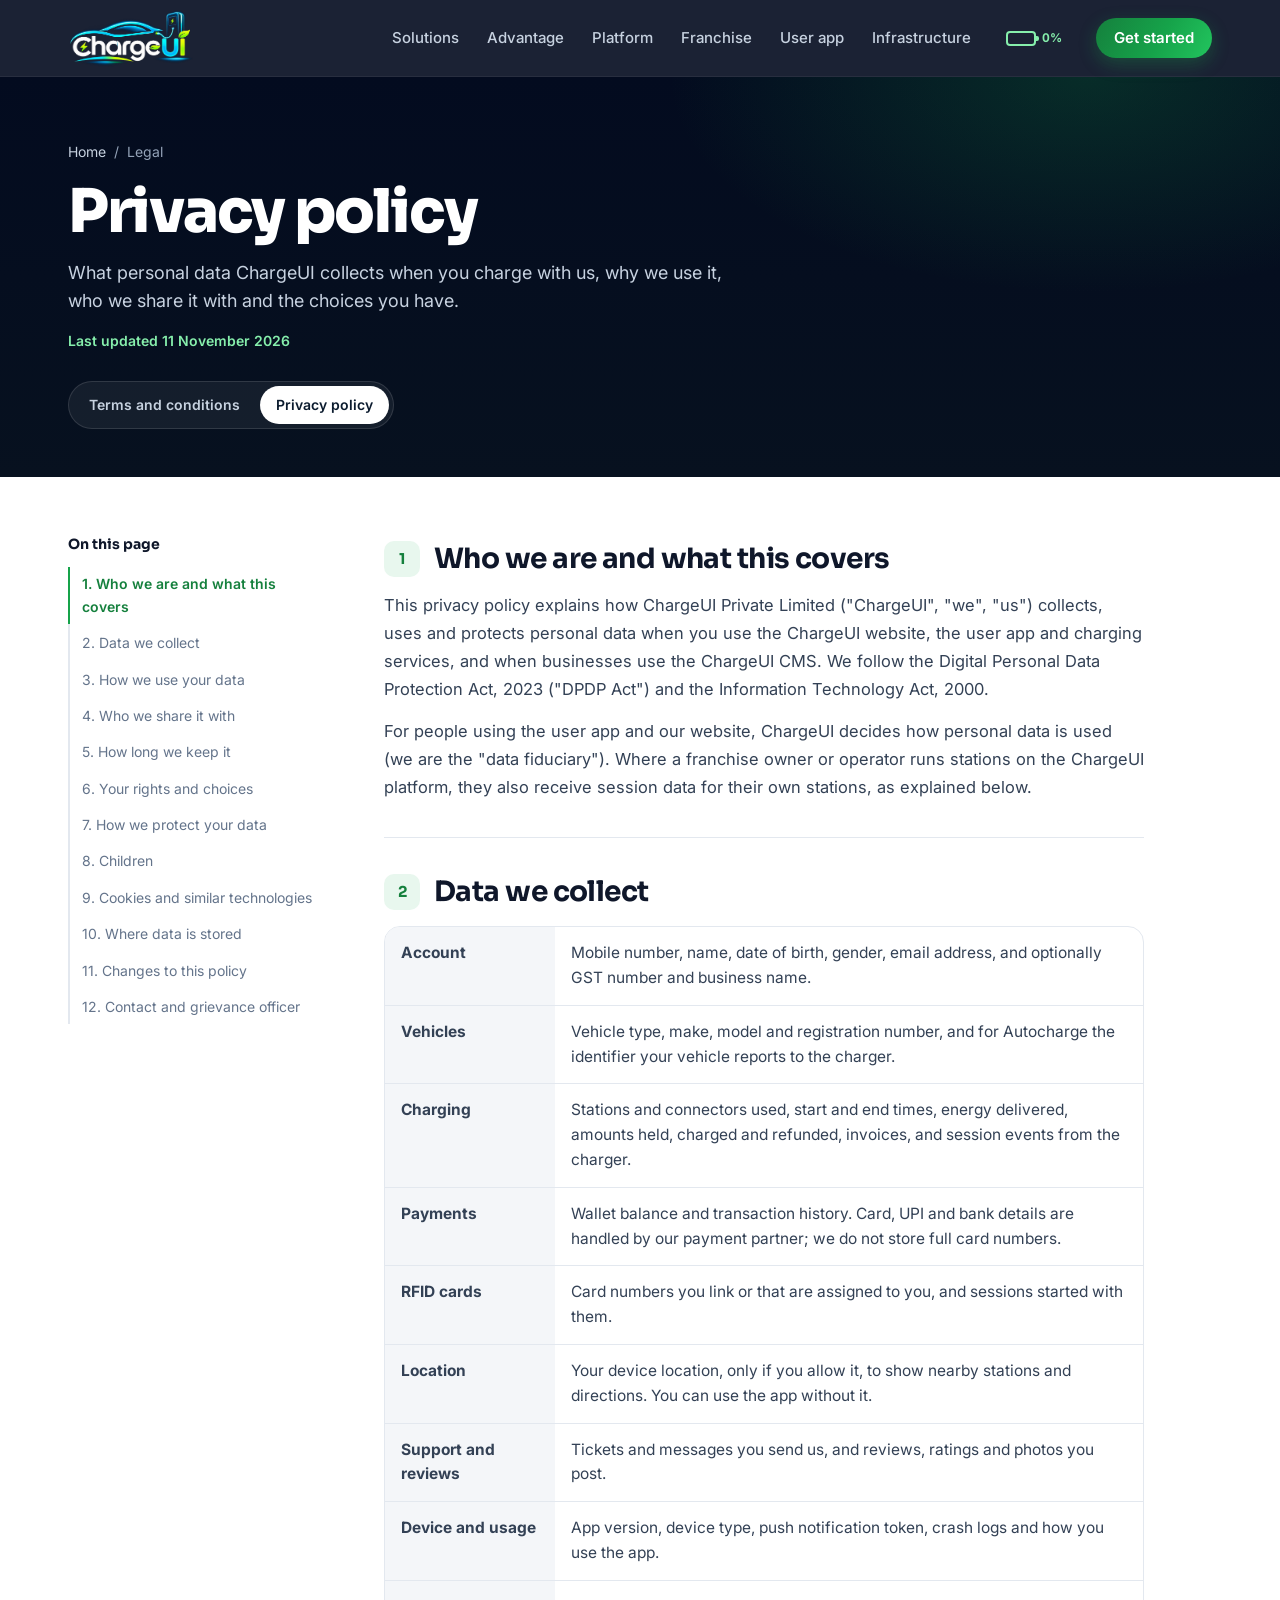
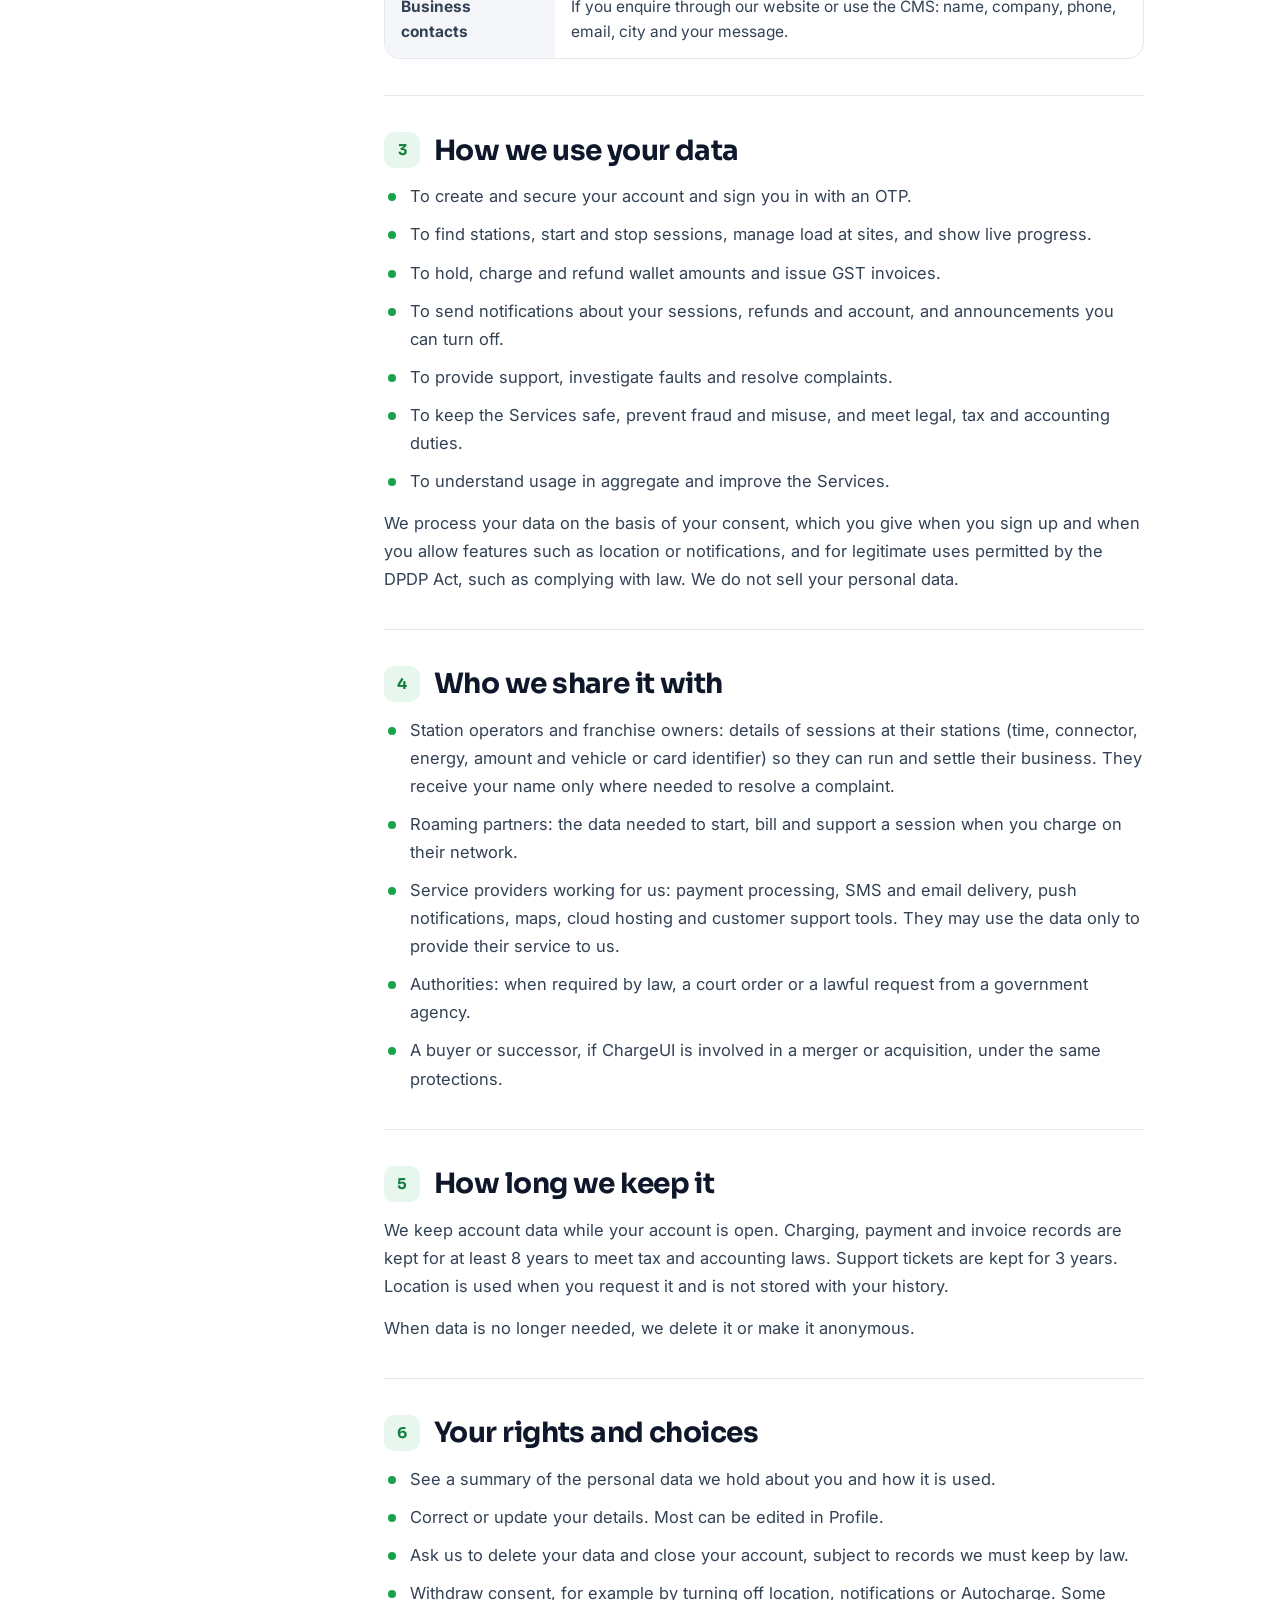
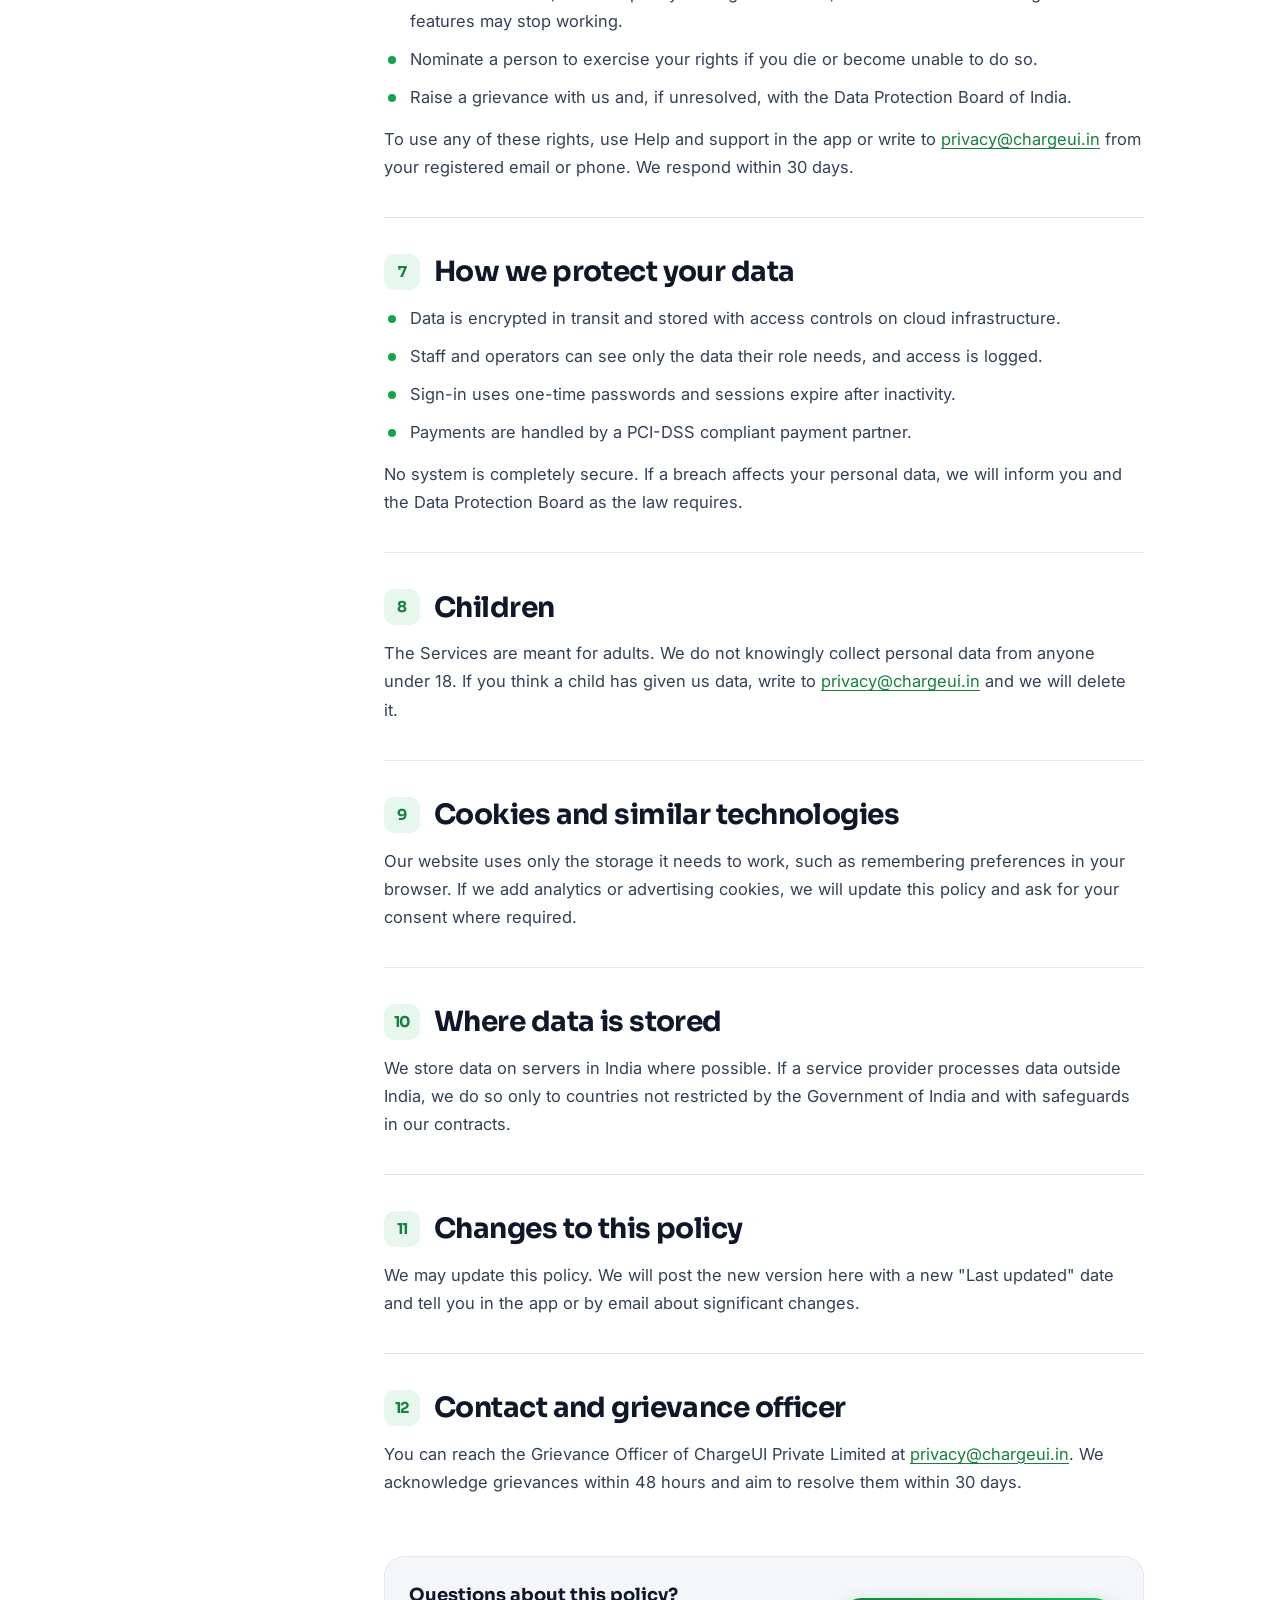
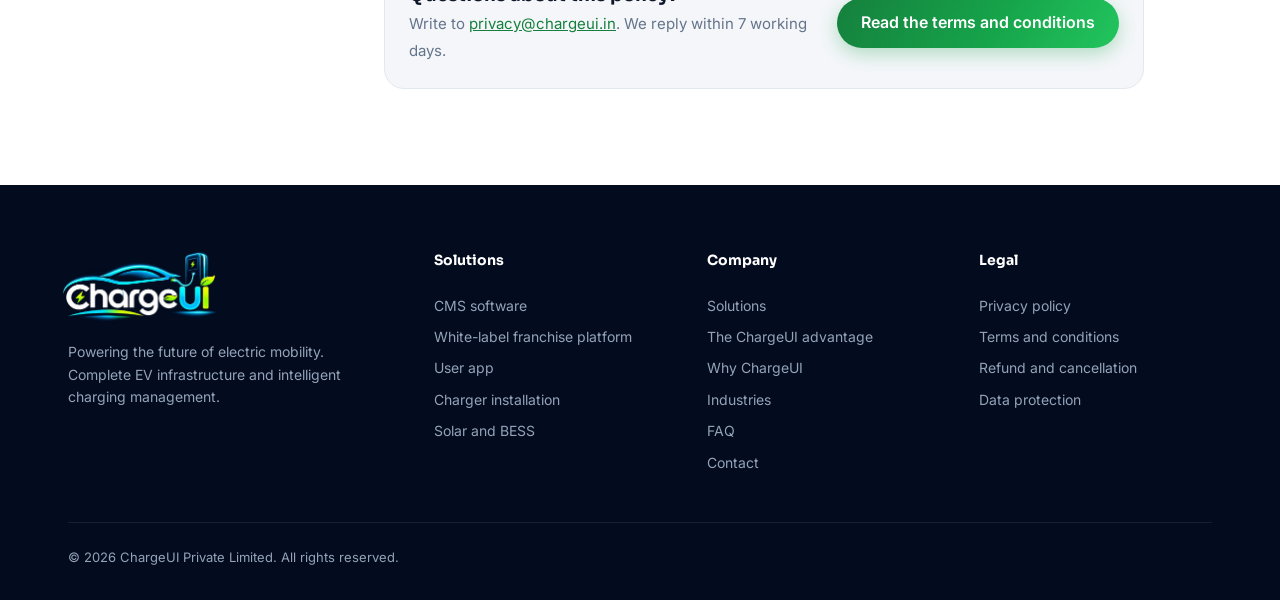
==== commit e455cc35: "Legal pages: ChargeUI Private Limited, no placeholders Company name filled in; address, grievance of" ====
--- a/privacy.html
+++ b/privacy.html
@@ -50,7 +50,7 @@
       <ol><li><a href="#scope">1. Who we are and what this covers</a></li><li><a href="#collect">2. Data we collect</a></li><li><a href="#use">3. How we use your data</a></li><li><a href="#share">4. Who we share it with</a></li><li><a href="#retention">5. How long we keep it</a></li><li><a href="#rights">6. Your rights and choices</a></li><li><a href="#security">7. How we protect your data</a></li><li><a href="#children">8. Children</a></li><li><a href="#cookies">9. Cookies and similar technologies</a></li><li><a href="#transfers">10. Where data is stored</a></li><li><a href="#changes">11. Changes to this policy</a></li><li><a href="#contact">12. Contact and grievance officer</a></li></ol>
     </aside>
     <article class="lg-body">
-      <section class="lg-sec" id="scope"><h2><span class="lg-n">1</span>Who we are and what this covers</h2><p>This privacy policy explains how <span class="lg-ph" title="To be filled in">[ChargeUI legal entity name]</span> ("ChargeUI", "we", "us"), <span class="lg-ph" title="To be filled in">[registered office address]</span>, collects, uses and protects personal data when you use the ChargeUI website, the user app and charging services, and when businesses use the ChargeUI CMS. We follow the Digital Personal Data Protection Act, 2023 ("DPDP Act") and the Information Technology Act, 2000.</p><p>For people using the user app and our website, ChargeUI decides how personal data is used (we are the "data fiduciary"). Where a franchise owner or operator runs stations on the ChargeUI platform, they also receive session data for their own stations, as explained below.</p></section><section class="lg-sec" id="collect"><h2><span class="lg-n">2</span>Data we collect</h2><div class="lg-table" role="table" aria-label="Data we collect"><div class="lg-tr" role="row"><span role="cell"><b>Account</b></span><span role="cell">Mobile number, name, date of birth, gender, email address, and optionally GST number and business name.</span></div><div class="lg-tr" role="row"><span role="cell"><b>Vehicles</b></span><span role="cell">Vehicle type, make, model and registration number, and for Autocharge the identifier your vehicle reports to the charger.</span></div><div class="lg-tr" role="row"><span role="cell"><b>Charging</b></span><span role="cell">Stations and connectors used, start and end times, energy delivered, amounts held, charged and refunded, invoices, and session events from the charger.</span></div><div class="lg-tr" role="row"><span role="cell"><b>Payments</b></span><span role="cell">Wallet balance and transaction history. Card, UPI and bank details are handled by our payment partner; we do not store full card numbers.</span></div><div class="lg-tr" role="row"><span role="cell"><b>RFID cards</b></span><span role="cell">Card numbers you link or that are assigned to you, and sessions started with them.</span></div><div class="lg-tr" role="row"><span role="cell"><b>Location</b></span><span role="cell">Your device location, only if you allow it, to show nearby stations and directions. You can use the app without it.</span></div><div class="lg-tr" role="row"><span role="cell"><b>Support and reviews</b></span><span role="cell">Tickets and messages you send us, and reviews, ratings and photos you post.</span></div><div class="lg-tr" role="row"><span role="cell"><b>Device and usage</b></span><span role="cell">App version, device type, push notification token, crash logs and how you use the app.</span></div><div class="lg-tr" role="row"><span role="cell"><b>Business contacts</b></span><span role="cell">If you enquire through our website or use the CMS: name, company, phone, email, city and your message.</span></div></div></section><section class="lg-sec" id="use"><h2><span class="lg-n">3</span>How we use your data</h2><ul><li>To create and secure your account and sign you in with an OTP.</li><li>To find stations, start and stop sessions, manage load at sites, and show live progress.</li><li>To hold, charge and refund wallet amounts and issue GST invoices.</li><li>To send notifications about your sessions, refunds and account, and announcements you can turn off.</li><li>To provide support, investigate faults and resolve complaints.</li><li>To keep the Services safe, prevent fraud and misuse, and meet legal, tax and accounting duties.</li><li>To understand usage in aggregate and improve the Services.</li></ul><p>We process your data on the basis of your consent, which you give when you sign up and when you allow features such as location or notifications, and for legitimate uses permitted by the DPDP Act, such as complying with law. We do not sell your personal data.</p></section><section class="lg-sec" id="share"><h2><span class="lg-n">4</span>Who we share it with</h2><ul><li>Station operators and franchise owners: details of sessions at their stations (time, connector, energy, amount and vehicle or card identifier) so they can run and settle their business. They receive your name only where needed to resolve a complaint.</li><li>Roaming partners: the data needed to start, bill and support a session when you charge on their network.</li><li>Service providers working for us: payment processing, SMS and email delivery, push notifications, maps, cloud hosting and customer support tools. They may use the data only to provide their service to us.</li><li>Authorities: when required by law, a court order or a lawful request from a government agency.</li><li>A buyer or successor, if ChargeUI is involved in a merger or acquisition, under the same protections.</li></ul></section><section class="lg-sec" id="retention"><h2><span class="lg-n">5</span>How long we keep it</h2><p>We keep account data while your account is open. Charging, payment and invoice records are kept for at least 8 years to meet tax and accounting laws. Support tickets are kept for 3 years. Location is used when you request it and is not stored with your history.</p><p>When data is no longer needed, we delete it or make it anonymous.</p></section><section class="lg-sec" id="rights"><h2><span class="lg-n">6</span>Your rights and choices</h2><ul><li>See a summary of the personal data we hold about you and how it is used.</li><li>Correct or update your details. Most can be edited in Profile.</li><li>Ask us to delete your data and close your account, subject to records we must keep by law.</li><li>Withdraw consent, for example by turning off location, notifications or Autocharge. Some features may stop working.</li><li>Nominate a person to exercise your rights if you die or become unable to do so.</li><li>Raise a grievance with us and, if unresolved, with the Data Protection Board of India.</li></ul><p>To use any of these rights, use Help and support in the app or write to <a href="mailto:privacy@chargeui.in">privacy@chargeui.in</a> from your registered email or phone. We respond within 30 days.</p></section><section class="lg-sec" id="security"><h2><span class="lg-n">7</span>How we protect your data</h2><ul><li>Data is encrypted in transit and stored with access controls on cloud infrastructure.</li><li>Staff and operators can see only the data their role needs, and access is logged.</li><li>Sign-in uses one-time passwords and sessions expire after inactivity.</li><li>Payments are handled by a PCI-DSS compliant payment partner.</li></ul><p>No system is completely secure. If a breach affects your personal data, we will inform you and the Data Protection Board as the law requires.</p></section><section class="lg-sec" id="children"><h2><span class="lg-n">8</span>Children</h2><p>The Services are meant for adults. We do not knowingly collect personal data from anyone under 18. If you think a child has given us data, write to <a href="mailto:privacy@chargeui.in">privacy@chargeui.in</a> and we will delete it.</p></section><section class="lg-sec" id="cookies"><h2><span class="lg-n">9</span>Cookies and similar technologies</h2><p>Our website uses only the storage it needs to work, such as remembering preferences in your browser. If we add analytics or advertising cookies, we will update this policy and ask for your consent where required.</p></section><section class="lg-sec" id="transfers"><h2><span class="lg-n">10</span>Where data is stored</h2><p>We store data on servers in India where possible. If a service provider processes data outside India, we do so only to countries not restricted by the Government of India and with safeguards in our contracts.</p></section><section class="lg-sec" id="changes"><h2><span class="lg-n">11</span>Changes to this policy</h2><p>We may update this policy. We will post the new version here with a new "Last updated" date and tell you in the app or by email about significant changes.</p></section><section class="lg-sec" id="contact"><h2><span class="lg-n">12</span>Contact and grievance officer</h2><p>Grievance Officer: <span class="lg-ph" title="To be filled in">[Grievance Officer name]</span>, <span class="lg-ph" title="To be filled in">[ChargeUI legal entity name]</span>, <span class="lg-ph" title="To be filled in">[registered office address]</span>. Email <a href="mailto:privacy@chargeui.in">privacy@chargeui.in</a>. We acknowledge grievances within 48 hours and aim to resolve them within 30 days.</p></section>
+      <section class="lg-sec" id="scope"><h2><span class="lg-n">1</span>Who we are and what this covers</h2><p>This privacy policy explains how ChargeUI Private Limited ("ChargeUI", "we", "us") collects, uses and protects personal data when you use the ChargeUI website, the user app and charging services, and when businesses use the ChargeUI CMS. We follow the Digital Personal Data Protection Act, 2023 ("DPDP Act") and the Information Technology Act, 2000.</p><p>For people using the user app and our website, ChargeUI decides how personal data is used (we are the "data fiduciary"). Where a franchise owner or operator runs stations on the ChargeUI platform, they also receive session data for their own stations, as explained below.</p></section><section class="lg-sec" id="collect"><h2><span class="lg-n">2</span>Data we collect</h2><div class="lg-table" role="table" aria-label="Data we collect"><div class="lg-tr" role="row"><span role="cell"><b>Account</b></span><span role="cell">Mobile number, name, date of birth, gender, email address, and optionally GST number and business name.</span></div><div class="lg-tr" role="row"><span role="cell"><b>Vehicles</b></span><span role="cell">Vehicle type, make, model and registration number, and for Autocharge the identifier your vehicle reports to the charger.</span></div><div class="lg-tr" role="row"><span role="cell"><b>Charging</b></span><span role="cell">Stations and connectors used, start and end times, energy delivered, amounts held, charged and refunded, invoices, and session events from the charger.</span></div><div class="lg-tr" role="row"><span role="cell"><b>Payments</b></span><span role="cell">Wallet balance and transaction history. Card, UPI and bank details are handled by our payment partner; we do not store full card numbers.</span></div><div class="lg-tr" role="row"><span role="cell"><b>RFID cards</b></span><span role="cell">Card numbers you link or that are assigned to you, and sessions started with them.</span></div><div class="lg-tr" role="row"><span role="cell"><b>Location</b></span><span role="cell">Your device location, only if you allow it, to show nearby stations and directions. You can use the app without it.</span></div><div class="lg-tr" role="row"><span role="cell"><b>Support and reviews</b></span><span role="cell">Tickets and messages you send us, and reviews, ratings and photos you post.</span></div><div class="lg-tr" role="row"><span role="cell"><b>Device and usage</b></span><span role="cell">App version, device type, push notification token, crash logs and how you use the app.</span></div><div class="lg-tr" role="row"><span role="cell"><b>Business contacts</b></span><span role="cell">If you enquire through our website or use the CMS: name, company, phone, email, city and your message.</span></div></div></section><section class="lg-sec" id="use"><h2><span class="lg-n">3</span>How we use your data</h2><ul><li>To create and secure your account and sign you in with an OTP.</li><li>To find stations, start and stop sessions, manage load at sites, and show live progress.</li><li>To hold, charge and refund wallet amounts and issue GST invoices.</li><li>To send notifications about your sessions, refunds and account, and announcements you can turn off.</li><li>To provide support, investigate faults and resolve complaints.</li><li>To keep the Services safe, prevent fraud and misuse, and meet legal, tax and accounting duties.</li><li>To understand usage in aggregate and improve the Services.</li></ul><p>We process your data on the basis of your consent, which you give when you sign up and when you allow features such as location or notifications, and for legitimate uses permitted by the DPDP Act, such as complying with law. We do not sell your personal data.</p></section><section class="lg-sec" id="share"><h2><span class="lg-n">4</span>Who we share it with</h2><ul><li>Station operators and franchise owners: details of sessions at their stations (time, connector, energy, amount and vehicle or card identifier) so they can run and settle their business. They receive your name only where needed to resolve a complaint.</li><li>Roaming partners: the data needed to start, bill and support a session when you charge on their network.</li><li>Service providers working for us: payment processing, SMS and email delivery, push notifications, maps, cloud hosting and customer support tools. They may use the data only to provide their service to us.</li><li>Authorities: when required by law, a court order or a lawful request from a government agency.</li><li>A buyer or successor, if ChargeUI is involved in a merger or acquisition, under the same protections.</li></ul></section><section class="lg-sec" id="retention"><h2><span class="lg-n">5</span>How long we keep it</h2><p>We keep account data while your account is open. Charging, payment and invoice records are kept for at least 8 years to meet tax and accounting laws. Support tickets are kept for 3 years. Location is used when you request it and is not stored with your history.</p><p>When data is no longer needed, we delete it or make it anonymous.</p></section><section class="lg-sec" id="rights"><h2><span class="lg-n">6</span>Your rights and choices</h2><ul><li>See a summary of the personal data we hold about you and how it is used.</li><li>Correct or update your details. Most can be edited in Profile.</li><li>Ask us to delete your data and close your account, subject to records we must keep by law.</li><li>Withdraw consent, for example by turning off location, notifications or Autocharge. Some features may stop working.</li><li>Nominate a person to exercise your rights if you die or become unable to do so.</li><li>Raise a grievance with us and, if unresolved, with the Data Protection Board of India.</li></ul><p>To use any of these rights, use Help and support in the app or write to <a href="mailto:privacy@chargeui.in">privacy@chargeui.in</a> from your registered email or phone. We respond within 30 days.</p></section><section class="lg-sec" id="security"><h2><span class="lg-n">7</span>How we protect your data</h2><ul><li>Data is encrypted in transit and stored with access controls on cloud infrastructure.</li><li>Staff and operators can see only the data their role needs, and access is logged.</li><li>Sign-in uses one-time passwords and sessions expire after inactivity.</li><li>Payments are handled by a PCI-DSS compliant payment partner.</li></ul><p>No system is completely secure. If a breach affects your personal data, we will inform you and the Data Protection Board as the law requires.</p></section><section class="lg-sec" id="children"><h2><span class="lg-n">8</span>Children</h2><p>The Services are meant for adults. We do not knowingly collect personal data from anyone under 18. If you think a child has given us data, write to <a href="mailto:privacy@chargeui.in">privacy@chargeui.in</a> and we will delete it.</p></section><section class="lg-sec" id="cookies"><h2><span class="lg-n">9</span>Cookies and similar technologies</h2><p>Our website uses only the storage it needs to work, such as remembering preferences in your browser. If we add analytics or advertising cookies, we will update this policy and ask for your consent where required.</p></section><section class="lg-sec" id="transfers"><h2><span class="lg-n">10</span>Where data is stored</h2><p>We store data on servers in India where possible. If a service provider processes data outside India, we do so only to countries not restricted by the Government of India and with safeguards in our contracts.</p></section><section class="lg-sec" id="changes"><h2><span class="lg-n">11</span>Changes to this policy</h2><p>We may update this policy. We will post the new version here with a new "Last updated" date and tell you in the app or by email about significant changes.</p></section><section class="lg-sec" id="contact"><h2><span class="lg-n">12</span>Contact and grievance officer</h2><p>You can reach the Grievance Officer of ChargeUI Private Limited at <a href="mailto:privacy@chargeui.in">privacy@chargeui.in</a>. We acknowledge grievances within 48 hours and aim to resolve them within 30 days.</p></section>
       <div class="lg-end">
         <div><b>Questions about this policy?</b><span>Write to <a href="mailto:privacy@chargeui.in">privacy@chargeui.in</a>. We reply within 7 working days.</span></div>
         <a class="btn btn-brand" href="terms.html">Read the terms and conditions</a>
@@ -70,7 +70,7 @@
       <div><h5>Company</h5><a href="index.html#what">Solutions</a><a href="index.html#usp">The ChargeUI advantage</a><a href="index.html#why">Why ChargeUI</a><a href="index.html#industries">Industries</a><a href="index.html#faq">FAQ</a><a href="index.html#contact">Contact</a></div>
       <div><h5>Legal</h5><a href="privacy.html">Privacy policy</a><a href="terms.html">Terms and conditions</a><a href="terms.html#refunds">Refund and cancellation</a><a href="privacy.html#security">Data protection</a></div>
     </div>
-    <p class="foot-copy">© 2026 ChargeUI. All rights reserved.</p>
+    <p class="foot-copy">© 2026 ChargeUI Private Limited. All rights reserved.</p>
   </div>
 </footer>
 
